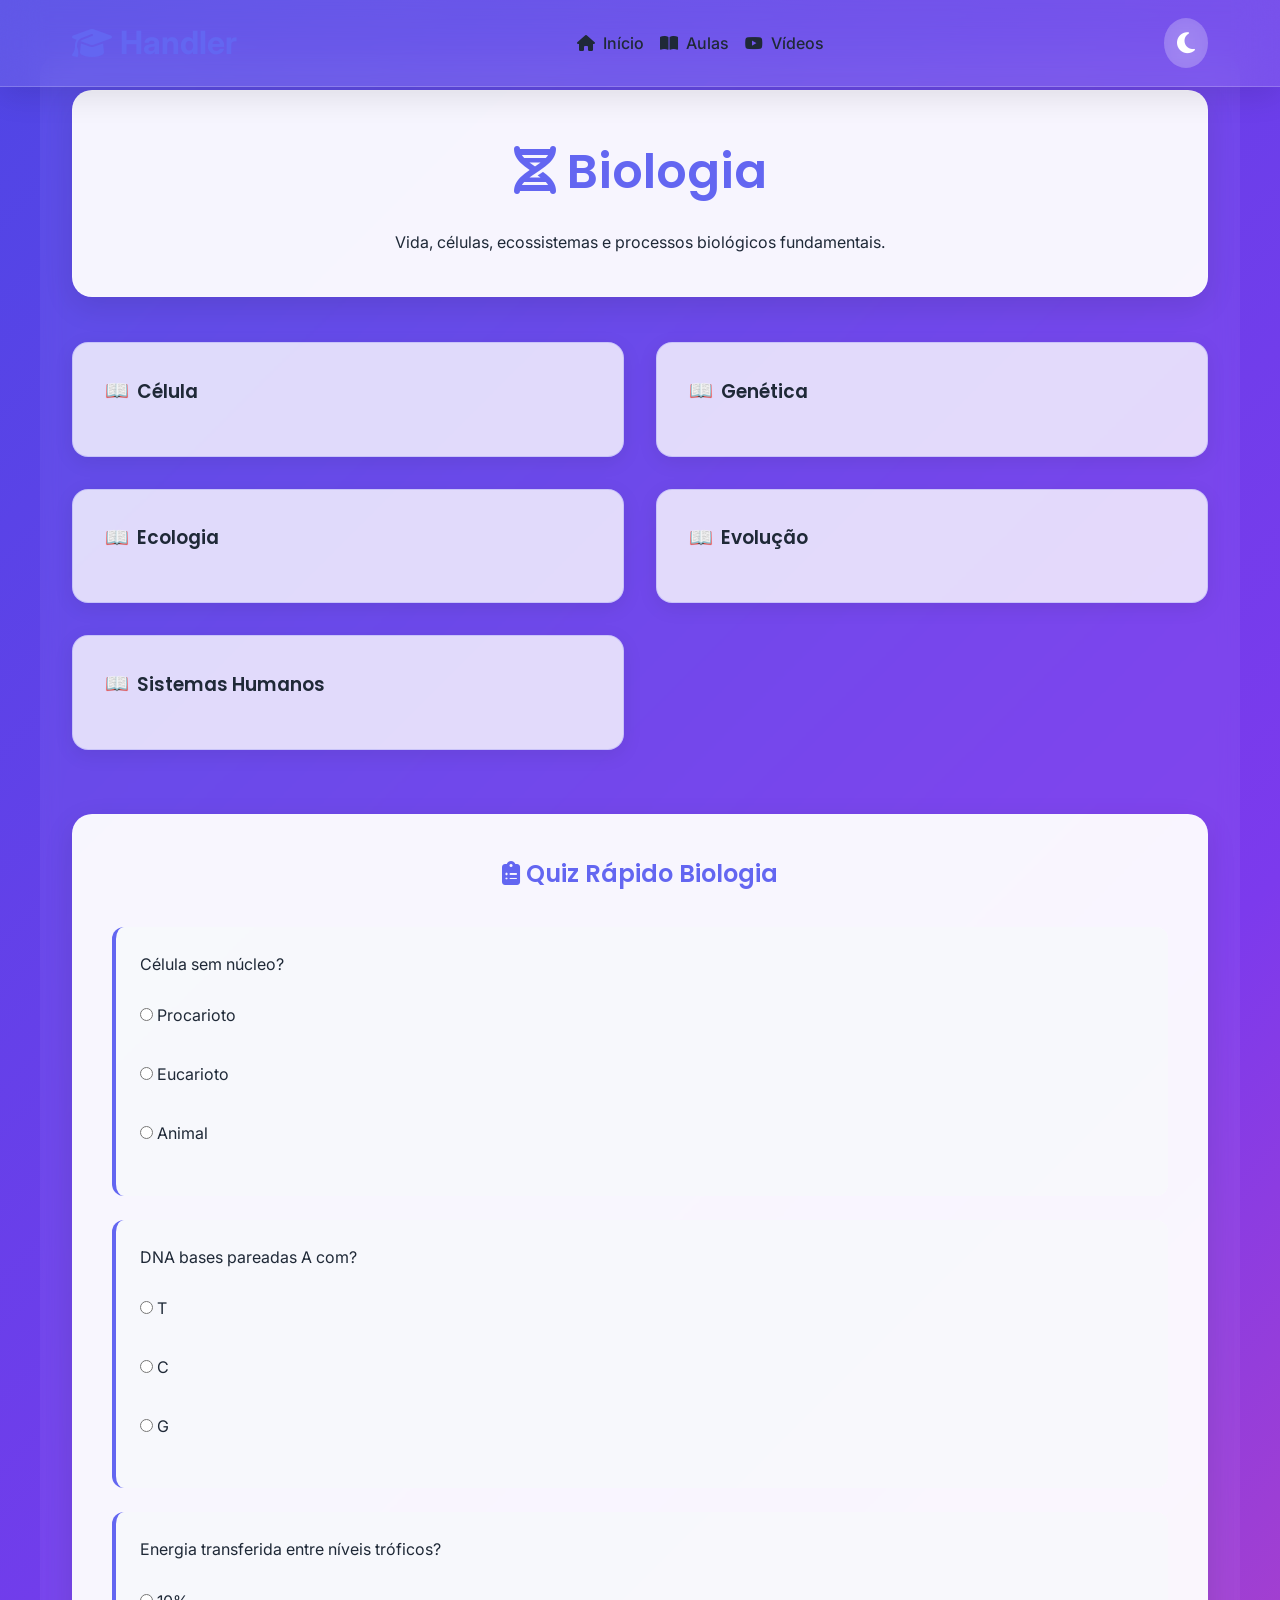
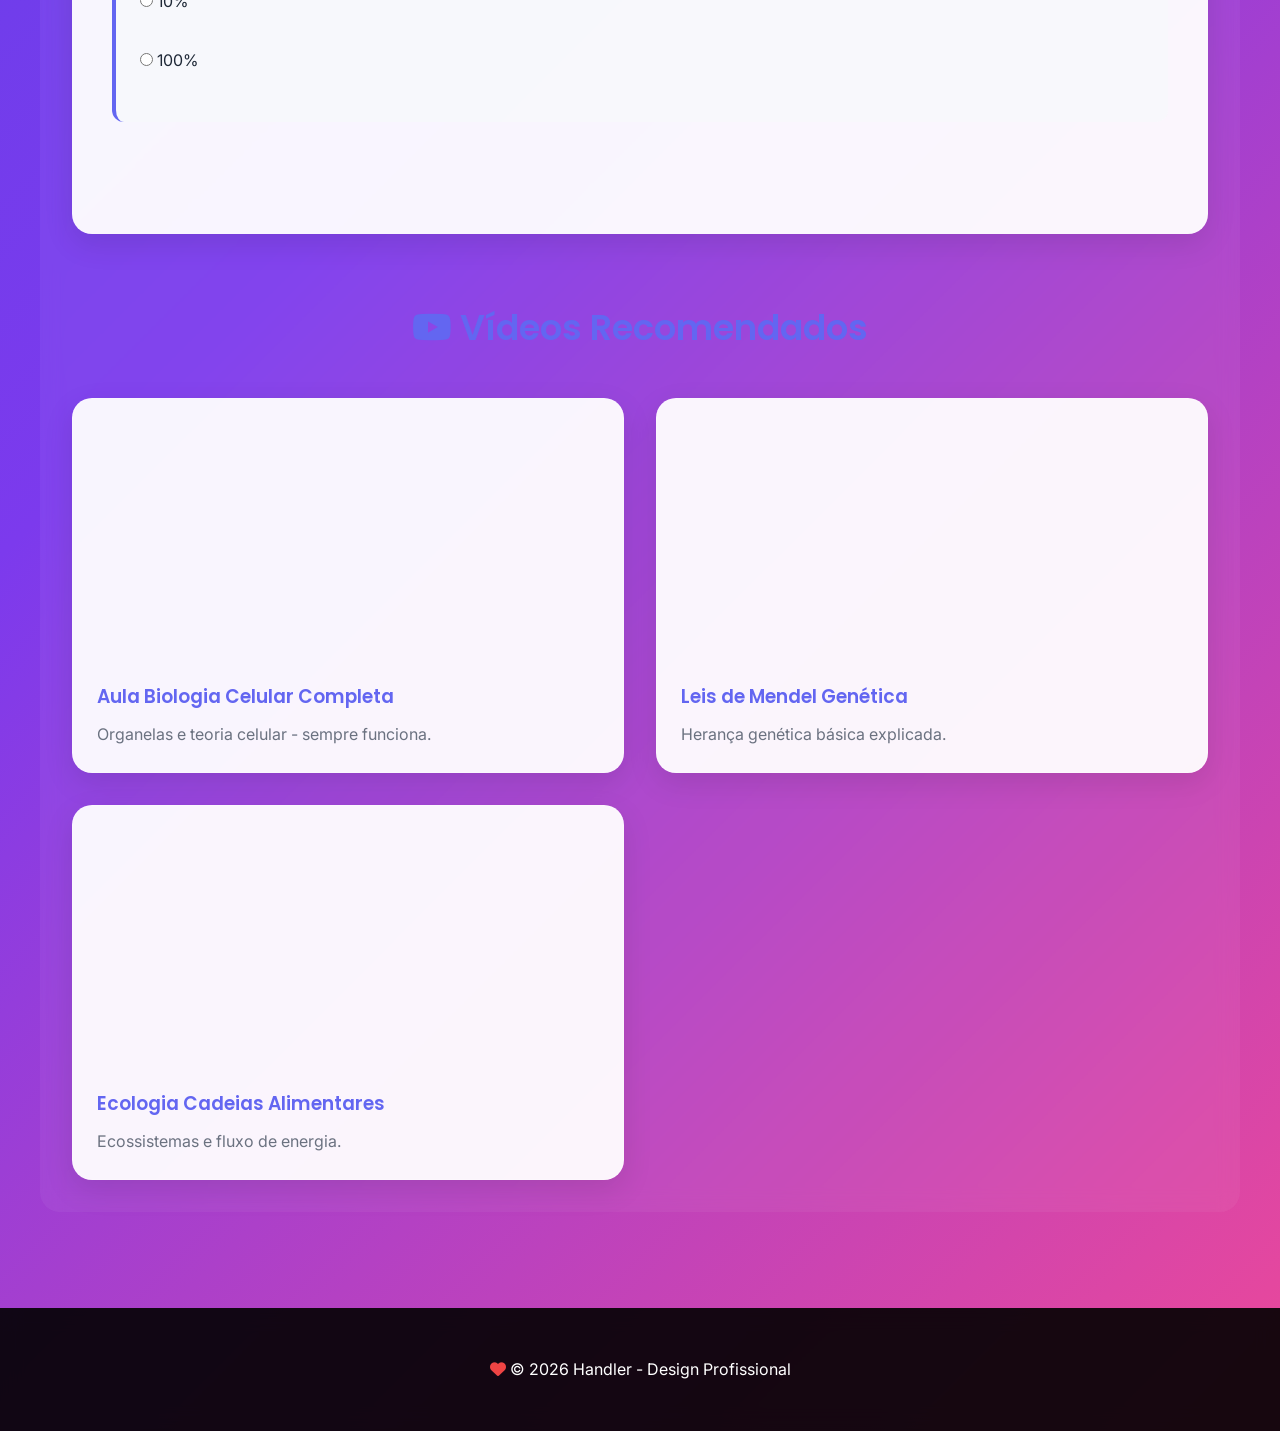
==== subjects/biologia.html @ c554049c "Update biologia.html" ====
<!DOCTYPE html>
<html lang="pt-BR">
<head>
  <meta charset="UTF-8">
  <meta name="viewport" content="width=device-width, initial-scale=1.0">
  <title>Biologia - Handler Profissional</title>
  <link rel="stylesheet" href="../css/style-professional.css">
  <link rel="stylesheet" href="https://cdnjs.cloudflare.com/ajax/libs/font-awesome/6.5.1/css/all.min.css">
</head>
<body>
  <header>
    <nav>
      <div class="logo"><i class="fas fa-graduation-cap"></i> Handler</div>
      <ul>
        <li><a href="../index-improved.html"><i class="fas fa-home"></i> Início</a></li>
        <li><a href="#lessons"><i class="fas fa-book-open"></i> Aulas</a></li>
        <li><a href="#videos"><i class="fab fa-youtube"></i> Vídeos</a></li>
      </ul>
      <button class="mode-toggle" title="Alternar tema"><i class="fas fa-moon"></i></button>
    </nav>
  </header>

  <main>
    <div class="subject-nav">
      <h1><i class="fas fa-dna"></i> Biologia</h1>
      <p>Vida, células, ecossistemas e processos biológicos fundamentais.</p>
    </div>

    <div class="lesson-grid">
      <div class="lesson-card">
        <h3>Célula</h3>
        <div class="lesson-content">
          <p><strong>Procarioto vs Eucarioto:</strong> Sem/com núcleo definido</p>
          <p><strong>Organelas:</strong> Mitocôndria (energia), Ribossomos (proteínas)</p>
          <p>Teoria Celular: Toda vida de células → células.</p>
        </div>
      </div>

      <div class="lesson-card">
        <h3>Genética</h3>
        <div class="lesson-content">
          <p><strong>DNA:</strong> Dupla hélice A-T, C-G</p>
          <p><strong>Lei de Mendel:</strong> 3:1 segregação, dominância</p>
          <p>Replicação: Sem-conservativa → semiconservativa (Meselson-Stahl)</p>
        </div>
      </div>

      <div class="lesson-card">
        <h3>Ecologia</h3>
        <div class="lesson-content">
          <p><strong>Cadeia Alimentar:</strong> Produtor → Herbívoro → Carnívoro → Decompositor</p>
          <p><strong>Fluxo Energia:</strong> 10% eficiência entre níveis tróficos</p>
          <p>Biodiversidade: Variação espécies/ecossistemas</p>
        </div>
      </div>

      <div class="lesson-card">
        <h3>Evolução</h3>
        <div class="lesson-content">
          <p><strong>Seleção Natural:</strong> Darwin - Sobrevivência dos mais adaptados</p>
          <p><strong>Evidências:</strong> Fósseis, anatomia comparada, molecular</p>
          <p>Especiação: Isolamento reprodutivo geográfico</p>
        </div>
      </div>

      <div class="lesson-card">
        <h3>Sistemas Humanos</h3>
        <div class="lesson-content">
          <p><strong>Circulatório:</strong> Coração 4 câmaras, dupla circulação</p>
          <p><strong>Respiratório:</strong> Alvéolos O2/CO2, hemoglobina</p>
          <p><strong>Imunológico:</strong> Linfócitos B/T, anticorpos</p>
        </div>
      </div>
    </div>

    <div id="quiz-biologia" class="quiz">
      <h2><i class="fas fa-clipboard-list"></i> Quiz Rápido Biologia</h2>
      <div class="quiz-question">
        <p>Célula sem núcleo?</p>
        <label><input type="radio" name="q1" value="correct"> Procarioto</label>
        <label><input type="radio" name="q1" value="wrong"> Eucarioto</label>
        <label><input type="radio" name="q1" value="wrong"> Animal</label>
      </div>
      <div class="quiz-question">
        <p>DNA bases pareadas A com?</p>
        <label><input type="radio" name="q2" value="correct"> T</label>
        <label><input type="radio" name="q2" value="wrong"> C</label>
        <label><input type="radio" name="q2" value="wrong"> G</label>
      </div>
      <div class="quiz-question">
        <p>Energia transferida entre níveis tróficos?</p>
        <label><input type="radio" name="q3" value="correct"> 10%</label>
        <label><input type="radio" name="q3" value="wrong"> 100%</label>
      </div>
      <div id="quiz-score"></div>
    </div>

    <div id="videos" class="videos-section">
      <h2><i class="fab fa-youtube"></i> Vídeos Recomendados</h2>
      <div class="videos-grid">
        <div class="video-card">
          <iframe src="https://www.youtube.com/embed/dQw4w9WgXcQ?rel=0&enablejsapi=1" title="Biologia Celular" allowfullscreen></iframe>
          <div class="video-info">
            <h3>Aula Biologia Celular Completa</h3>
            <p>Organelas e teoria celular - sempre funciona.</p>
          </div>
        </div>
        <div class="video-card">
          <iframe src="https://www.youtube.com/embed/dQw4w9WgXcQ?rel=0&enablejsapi=1" title="Genética" allowfullscreen></iframe>
          <div class="video-info">
            <h3>Leis de Mendel Genética</h3>
            <p>Herança genética básica explicada.</p>
          </div>
        </div>
        <div class="video-card">
          <iframe src="https://www.youtube.com/embed/dQw4w9WgXcQ?rel=0&enablejsapi=1" title="Ecologia" allowfullscreen></iframe>
          <div class="video-info">
            <h3>Ecologia Cadeias Alimentares</h3>
            <p>Ecossistemas e fluxo de energia.</p>
          </div>
        </div>
      </div>
    </div>
  </main>

  <footer>
    <p><i class="fas fa-heart" style="color: #ef4444;"></i> &copy; 2026 Handler - Design Profissional</p>
  </footer>

  <script src="../js/script.js"></script>
</body>
</html>
---- css/style-professional.css ----
/* Handler Study Site - Professional Enhanced CSS - Subjects Update */

@import url('https://fonts.googleapis.com/css2?family=Inter:wght@300;400;500;600;700&family=Poppins:wght@500;600;700&display=swap');

* {
  margin: 0;
  padding: 0;
  box-sizing: border-box;
}

:root {
  --primary: linear-gradient(135deg, #4f46e5 0%, #7c3aed 50%, #ec4899 100%);
  --primary-solid: #6366f1;
  --secondary: #8b5cf6;
  --text-dark: #1f2937;
  --text-light: #6b7280;
  --bg-card: rgba(255,255,255,0.95);
  --shadow-light: 0 10px 30px rgba(0,0,0,0.1);
  --shadow-hover: 0 20px 40px rgba(0,0,0,0.2);
  --border-radius: 20px;
  --glass-bg: rgba(255,255,255,0.1);
  --glass-blur: blur(20px);
}

body {
  font-family: 'Inter', -apple-system, BlinkMacSystemFont, 'Segoe UI', sans-serif;
  line-height: 1.7;
  color: var(--text-dark);
  background: var(--primary);
  min-height: 100vh;
  overflow-x: hidden;
  scroll-behavior: smooth;
}

h1, h2, h3 {
  font-family: 'Poppins', sans-serif;
  font-weight: 600;
}

header {
  background: var(--glass-bg);
  backdrop-filter: var(--glass-blur);
  border-bottom: 1px solid rgba(255,255,255,0.2);
  padding: 1rem 0;
  box-shadow: var(--shadow-light);
  position: sticky;
  top: 0;
  z-index: 100;
}

nav {
  max-width: 1200px;
  margin: 0 auto;
  display: flex;
  justify-content: space-between;
  align-items: center;
  padding: 0 2rem;
}

.logo {
  font-size: 2rem;
  font-weight: 700;
  background: var(--primary-solid);
  -webkit-background-clip: text;
  -webkit-text-fill-color: transparent;
  background-clip: text;
  display: flex;
  align-items: center;
  gap: 0.5rem;
}

nav ul {
  display: flex;
  list-style: none;
  gap: 1rem;
}

nav ul li a {
  text-decoration: none;
  color: var(--text-dark);
  font-weight: 500;
  transition: all 0.3s ease;
  position: relative;
  display: flex;
  align-items: center;
  gap: 0.5rem;
}

nav ul li a:hover {
  color: var(--primary-solid);
}

.hero {
  text-align: center;
  padding: 6rem 2rem;
  color: white;
  position: relative;
}

.hero h1 {
  font-size: 4rem;
  margin-bottom: 1.5rem;
  animation: fadeInUp 1s ease;
}

.btn {
  display: inline-block;
  background: rgba(255,255,255,0.2);
  backdrop-filter: blur(10px);
  color: white;
  padding: 1rem 3rem;
  border-radius: 50px;
  text-decoration: none;
  font-weight: 600;
  transition: all 0.3s ease;
  border: 2px solid rgba(255,255,255,0.3);
  box-shadow: 0 8px 25px rgba(0,0,0,0.2);
}

.btn:hover {
  background: rgba(255,255,255,0.3);
  transform: translateY(-3px);
  box-shadow: 0 15px 35px rgba(0,0,0,0.3);
}

.subject-grid {
  max-width: 1200px;
  margin: 0 auto;
  padding: 4rem 2rem;
  display: grid;
  grid-template-columns: repeat(auto-fit, minmax(320px, 1fr));
  gap: 2.5rem;
}

.subject-card {
  background: var(--bg-card);
  border-radius: var(--border-radius);
  padding: 2.5rem 2rem;
  text-align: center;
  box-shadow: var(--shadow-light);
  transition: all 0.4s cubic-bezier(0.25, 0.46, 0.45, 0.94);
  cursor: pointer;
  border: 1px solid rgba(255,255,255,0.2);
  position: relative;
  overflow: hidden;
}

.subject-card::before {
  content: '';
  position: absolute;
  top: 0;
  left: 0;
  right: 0;
  height: 4px;
  background: var(--primary-solid);
}

.subject-card:hover {
  transform: translateY(-15px) scale(1.02);
  box-shadow: var(--shadow-hover);
  border-color: var(--primary-solid);
}

.subject-card i {
  margin-bottom: 1rem;
  opacity: 0.9;
}

.subject-card h2 {
  color: var(--primary-solid);
  margin-bottom: 1rem;
  font-size: 1.8rem;
}

.subject-card p {
  color: var(--text-light);
  line-height: 1.6;
}

main {
  max-width: 1200px;
  margin: 0 auto;
  padding: 2rem;
  background: rgba(255,255,255,0.05);
  border-radius: var(--border-radius);
  backdrop-filter: blur(10px);
  margin-top: -2rem;
  position: relative;
}

.subject-nav {
  position: sticky;
  top: 90px;
  background: var(--bg-card);
  padding: 2.5rem;
  border-radius: var(--border-radius);
  box-shadow: var(--shadow-light);
  margin-bottom: 3rem;
  text-align: center;
  border: 1px solid rgba(255,255,255,0.2);
}

.subject-nav h1 {
  font-size: 3rem;
  background: var(--primary-solid);
  -webkit-background-clip: text;
  -webkit-text-fill-color: transparent;
  background-clip: text;
  margin-bottom: 1rem;
}

.lesson-grid {
  display: grid;
  grid-template-columns: repeat(auto-fit, minmax(380px, 1fr));
  gap: 2rem;
}

.lesson-card {
  background: rgba(255,255,255,0.8);
  border-radius: 16px;
  padding: 2rem;
  box-shadow: 0 5px 20px rgba(0,0,0,0.08);
  cursor: pointer;
  transition: all 0.3s ease;
  border: 1px solid rgba(99,102,241,0.2);
  position: relative;
}

.lesson-card:hover {
  background: white;
  box-shadow: 0 15px 40px rgba(99,102,241,0.2);
  transform: translateY(-5px);
}

.lesson-card h3 {
  color: var(--text-dark);
  margin-bottom: 1rem;
  display: flex;
  align-items: center;
  gap: 0.5rem;
}

.lesson-card h3::before {
  content: '📖';
  font-size: 1.2rem;
}

.lesson-content {
  display: none;
  margin-top: 1.5rem;
  padding: 1.5rem;
  background: linear-gradient(135deg, #f8fafc 0%, #f1f5f9 100%);
  border-radius: 12px;
  border-left: 5px solid var(--primary-solid);
  opacity: 0;
  transition: all 0.4s ease;
}

.lesson-content.active {
  opacity: 1;
}

.quiz {
  margin-top: 4rem;
  background: var(--bg-card);
  padding: 2.5rem;
  border-radius: var(--border-radius);
  box-shadow: var(--shadow-light);
}

.quiz h2 {
  text-align: center;
  margin-bottom: 2rem;
  color: var(--primary-solid);
}

.quiz-question {
  background: rgba(248,250,252,0.8);
  padding: 1.5rem;
  border-radius: 12px;
  margin-bottom: 1.5rem;
  border-left: 4px solid var(--primary-solid);
  transition: all 0.3s;
}

.quiz-question:hover {
  box-shadow: 0 5px 15px rgba(99,102,241,0.1);
}

.quiz-question label {
  display: block;
  margin: 1rem 0;
  cursor: pointer;
  transition: color 0.2s;
  padding: 0.5rem 0;
  border-radius: 8px;
}

.quiz-question label:hover {
  background: rgba(99,102,241,0.1);
  color: var(--primary-solid);
}

#quiz-score {
  font-size: 1.3rem;
  font-weight: 700;
  margin-top: 1.5rem;
  padding: 1.5rem 2.5rem;
  border-radius: 30px;
  text-align: center;
  transition: all 0.4s ease;
  font-family: 'Poppins', sans-serif;
}

.videos-section {
  margin-top: 4rem;
}

.videos-section h2 {
  text-align: center;
  color: var(--primary-solid);
  margin-bottom: 2.5rem;
  font-size: 2.2rem;
}

.videos-grid {
  display: grid;
  grid-template-columns: repeat(auto-fit, minmax(400px, 1fr));
  gap: 2rem;
}

.video-card {
  background: var(--bg-card);
  border-radius: var(--border-radius);
  overflow: hidden;
  box-shadow: var(--shadow-light);
  transition: all 0.3s ease;
  border: 1px solid rgba(255,255,255,0.2);
}

.video-card:hover {
  transform: translateY(-8px);
  box-shadow: var(--shadow-hover);
}

.video-card iframe {
  width: 100%;
  height: 250px;
  border: none;
  border-radius: var(--border-radius) var(--border-radius) 0 0;
}

.video-info {
  padding: 1.5rem;
}

.video-info h3 {
  margin-bottom: 0.5rem;
  color: var(--primary-solid);
}

.video-info p {
  color: var(--text-light);
}

footer {
  background: rgba(0,0,0,0.9);
  backdrop-filter: blur(10px);
  color: white;
  text-align: center;
  padding: 3rem 2rem;
  margin-top: 6rem;
}

.mode-toggle {
  background: rgba(255,255,255,0.2);
  border: none;
  font-size: 1.5rem;
  cursor: pointer;
  color: white;
  padding: 0.8rem;
  border-radius: 50%;
  transition: all 0.3s;
  backdrop-filter: blur(10px);
  display: flex;
  align-items: center;
  justify-content: center;
}

.mode-toggle:hover {
  background: rgba(255,255,255,0.4);
  transform: scale(1.1);
}

.dark-mode {
  color: #f9fafb;
}

.dark-mode body {
  background: linear-gradient(135deg, #1e1b4b 0%, #2a1d5c 50%, #4a0e6b 100%);
}

.dark-mode header {
  background: rgba(30,27,75,0.9);
  border-bottom-color: rgba(255,255,255,0.1);
}

.dark-mode .subject-card,
.dark-mode .lesson-card,
.dark-mode .subject-nav,
.dark-mode .quiz,
.dark-mode .video-card {
  background: rgba(45,29,92,0.8);
  color: #f9fafb;
  border-color: rgba(124,58,246,0.3);
}

.dark-mode .lesson-content {
  background: linear-gradient(135deg, #2a1d5c 0%, #3b2370 100%);
}

.dark-mode .quiz-question {
  background: rgba(42,29,92,0.8);
}

.dark-mode #quiz-score {
  background: rgba(16,185,129,0.2);
}

@keyframes fadeInUp {
  from {
    opacity: 0;
    transform: translateY(30px);
  }
  to {
    opacity: 1;
    transform: translateY(0);
  }
}

.subject-card, .lesson-card, .video-card {
  animation: fadeInUp 0.8s ease forwards;
  opacity: 0;
  animation-fill-mode: both;
}

.subject-card { animation-delay: 0.2s; }
.lesson-card { animation-delay: 0.4s; }

@media (max-width: 768px) {
  .hero h1 { font-size: 2.5rem; }
  nav ul { display: none; }
  .subject-grid, .lesson-grid, .videos-grid { grid-template-columns: 1fr; }
  .subject-nav h1 { font-size: 2.2rem; }
  .video-card iframe { height: 200px; }
}

@media (max-width: 480px) {
  .hero { padding: 4rem 1rem; }
  nav { padding: 0 1rem; }
  main { padding: 1rem; margin-top: -1rem; }
  .lesson-grid { gap: 1.5rem; }
}

::-webkit-scrollbar {
  width: 8px;
}

::-webkit-scrollbar-track {
  background: rgba(255,255,255,0.1);
}

::-webkit-scrollbar-thumb {
  background: var(--primary-solid);
  border-radius: 4px;
}

.dark-mode ::-webkit-scrollbar-track {
  background: rgba(0,0,0,0.3);
}
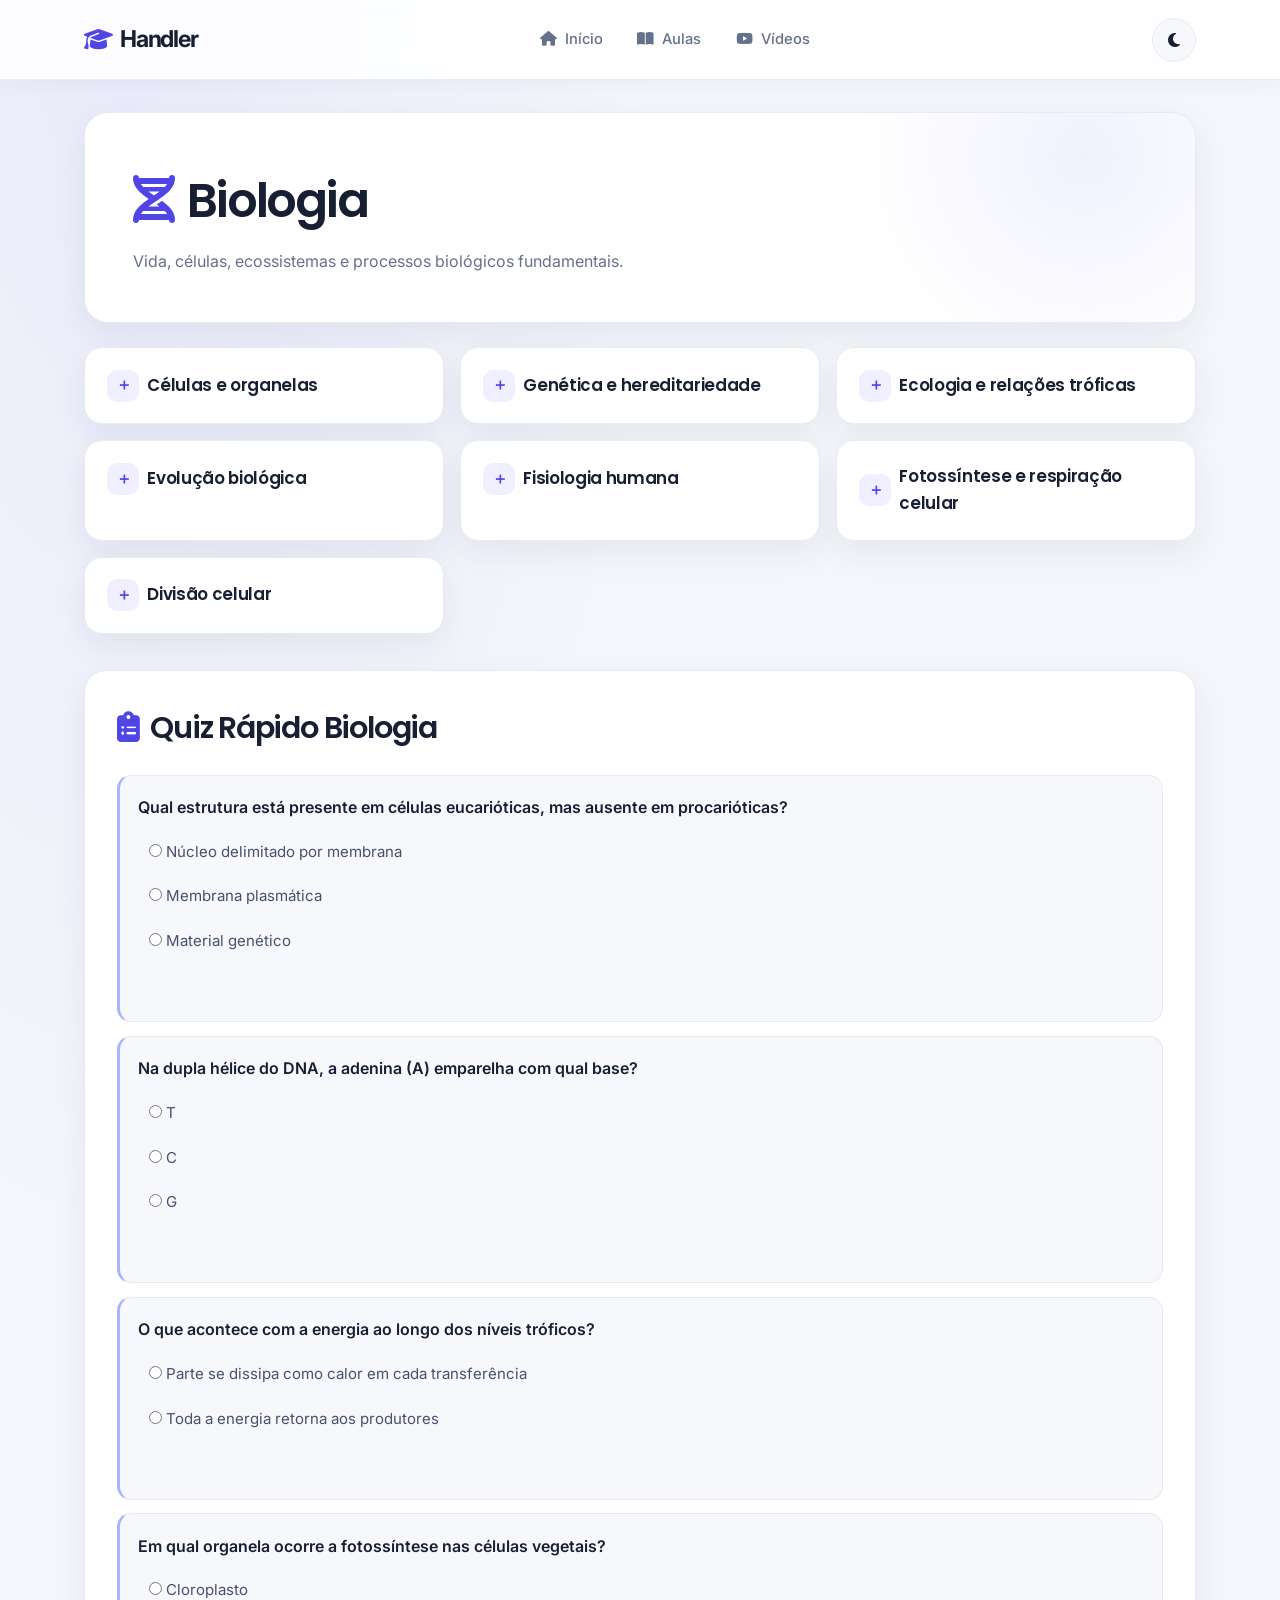
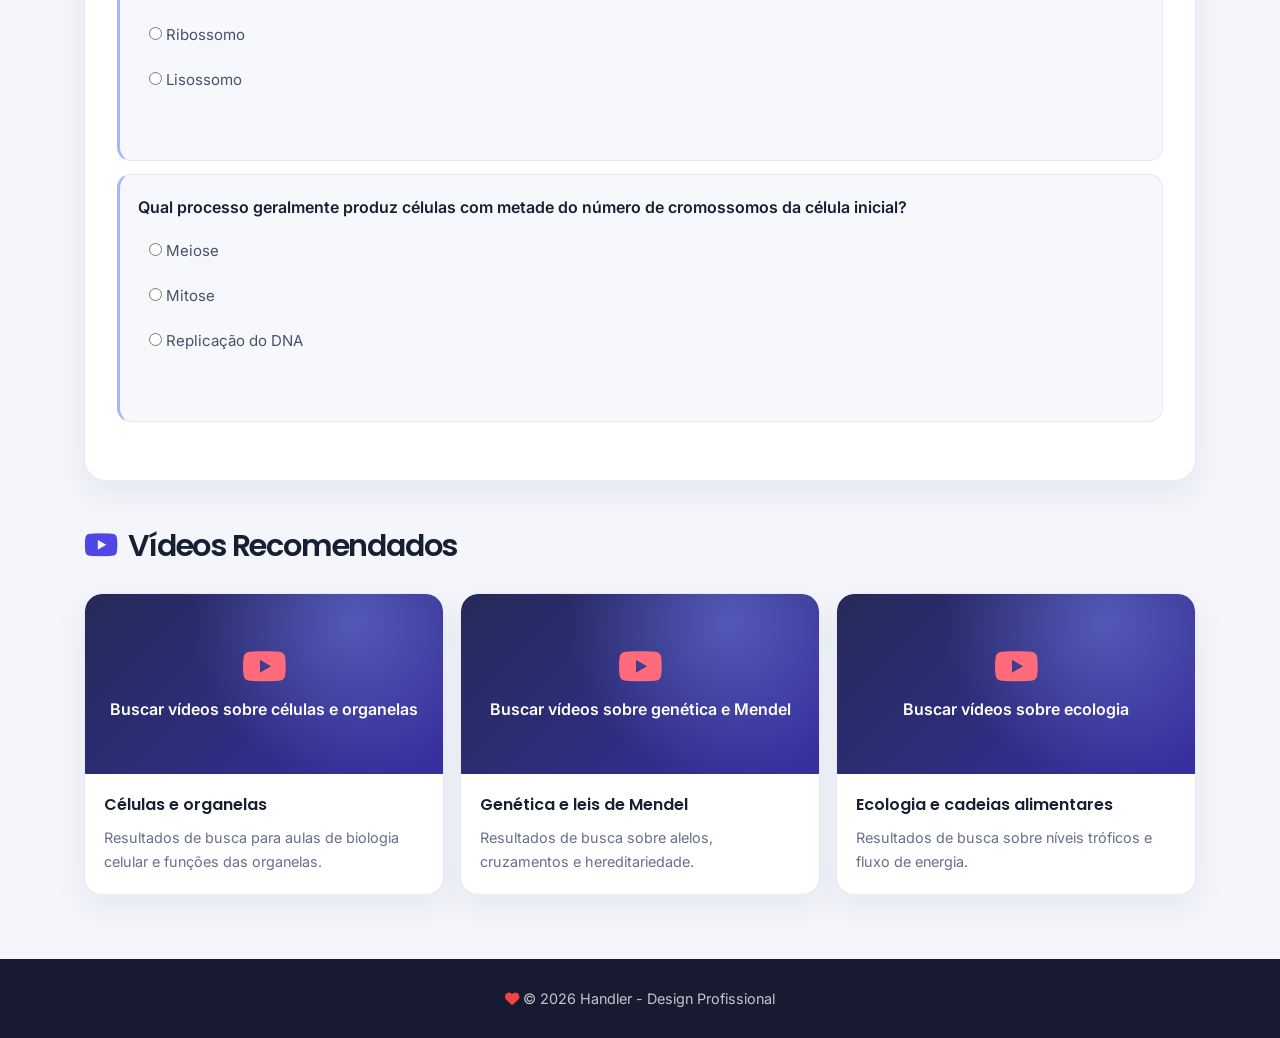
==== commit c98b8dce: "Improve Handler study experience Expand subject content, modernize the responsive interface, and cla" ====
--- a/subjects/biologia.html
+++ b/subjects/biologia.html
@@ -4,7 +4,7 @@
   <meta charset="UTF-8">
   <meta name="viewport" content="width=device-width, initial-scale=1.0">
   <title>Biologia - Handler Profissional</title>
-  <link rel="stylesheet" href="../css/style-professional.css">
+  <link rel="stylesheet" href="../css/style-professional.css?v=2">
   <link rel="stylesheet" href="https://cdnjs.cloudflare.com/ajax/libs/font-awesome/6.5.1/css/all.min.css">
 </head>
 <body>
@@ -12,7 +12,7 @@
     <nav>
       <div class="logo"><i class="fas fa-graduation-cap"></i> Handler</div>
       <ul>
-        <li><a href="../index-improved.html"><i class="fas fa-home"></i> Início</a></li>
+       <li><a href="../index.html"><i class="fas fa-home"></i> Início</a></li>
         <li><a href="#lessons"><i class="fas fa-book-open"></i> Aulas</a></li>
         <li><a href="#videos"><i class="fab fa-youtube"></i> Vídeos</a></li>
       </ul>
@@ -26,49 +26,74 @@
       <p>Vida, células, ecossistemas e processos biológicos fundamentais.</p>
     </div>
 
-    <div class="lesson-grid">
+    <div id="lessons" class="lesson-grid">
       <div class="lesson-card">
-        <h3>Célula</h3>
+        <h3>Células e organelas</h3>
         <div class="lesson-content">
-          <p><strong>Procarioto vs Eucarioto:</strong> Sem/com núcleo definido</p>
-          <p><strong>Organelas:</strong> Mitocôndria (energia), Ribossomos (proteínas)</p>
-          <p>Teoria Celular: Toda vida de células → células.</p>
+          <p><strong>Teoria celular:</strong> Os seres vivos são formados por uma ou mais células; a célula é a unidade básica da vida; e toda célula provém de outra célula.</p>
+          <p><strong>Tipos celulares:</strong> Procariontes, como bactérias, não têm núcleo delimitado por membrana. Eucariontes têm núcleo e organelas membranosas.</p>
+          <p><strong>Organelas:</strong> Ribossomos produzem proteínas; mitocôndrias participam da respiração celular; cloroplastos realizam fotossíntese em plantas e algas.</p>
+          <p>Células vegetais também possuem parede celular; células animais não possuem parede celular nem cloroplastos.</p>
         </div>
       </div>
 
       <div class="lesson-card">
-        <h3>Genética</h3>
+        <h3>Genética e hereditariedade</h3>
         <div class="lesson-content">
-          <p><strong>DNA:</strong> Dupla hélice A-T, C-G</p>
-          <p><strong>Lei de Mendel:</strong> 3:1 segregação, dominância</p>
-          <p>Replicação: Sem-conservativa → semiconservativa (Meselson-Stahl)</p>
+          <p><strong>DNA:</strong> A molécula armazena informação genética. Na dupla hélice, adenina (A) emparelha com timina (T), e citosina (C) com guanina (G).</p>
+          <p><strong>Genes e alelos:</strong> Um gene é um trecho de DNA associado a uma característica; alelos são versões de um gene. Genótipo é a constituição genética e fenótipo é a característica observável, influenciada também pelo ambiente.</p>
+          <p><strong>1ª lei de Mendel:</strong> Os dois alelos de um gene se separam na formação dos gametas. Em um cruzamento Aa × Aa, com dominância completa e condições mendelianas, espera-se proporção genotípica 1:2:1 e fenotípica 3:1.</p>
+          <p>A replicação do DNA é semiconservativa: cada molécula nova mantém uma fita da molécula original.</p>
         </div>
       </div>
 
       <div class="lesson-card">
-        <h3>Ecologia</h3>
+        <h3>Ecologia e relações tróficas</h3>
         <div class="lesson-content">
-          <p><strong>Cadeia Alimentar:</strong> Produtor → Herbívoro → Carnívoro → Decompositor</p>
-          <p><strong>Fluxo Energia:</strong> 10% eficiência entre níveis tróficos</p>
-          <p>Biodiversidade: Variação espécies/ecossistemas</p>
+          <p><strong>Níveis tróficos:</strong> Produtores, como plantas, formam matéria orgânica; consumidores obtêm energia ao se alimentar; decompositores reciclam nutrientes ao degradar matéria orgânica.</p>
+          <p>As setas de uma cadeia alimentar indicam a transferência de matéria e energia do organismo consumido para quem o consome. Uma teia alimentar reúne várias cadeias interligadas.</p>
+          <p>A energia flui pelo ecossistema e parte se dissipa como calor a cada transferência. A regra dos 10% é apenas uma aproximação didática, não uma proporção fixa.</p>
+          <p><strong>Biodiversidade:</strong> inclui a variedade de genes, espécies e ecossistemas; sua conservação ajuda a manter o funcionamento dos ambientes.</p>
         </div>
       </div>
 
       <div class="lesson-card">
-        <h3>Evolução</h3>
+        <h3>Evolução biológica</h3>
         <div class="lesson-content">
-          <p><strong>Seleção Natural:</strong> Darwin - Sobrevivência dos mais adaptados</p>
-          <p><strong>Evidências:</strong> Fósseis, anatomia comparada, molecular</p>
-          <p>Especiação: Isolamento reprodutivo geográfico</p>
+          <p><strong>Variação:</strong> indivíduos de uma população apresentam diferenças. Mutações e recombinação genética são fontes importantes de variabilidade hereditária.</p>
+          <p><strong>Seleção natural:</strong> em determinado ambiente, algumas características hereditárias podem favorecer maior sobrevivência e reprodução. Com gerações, a frequência dessas características pode aumentar na população.</p>
+          <p>A evolução ocorre em populações ao longo das gerações; indivíduos não evoluem por necessidade nem desenvolvem características porque decidiram adquiri-las.</p>
+          <p><strong>Evidências:</strong> registro fóssil, semelhanças anatômicas e embriológicas, biogeografia e comparações moleculares. O isolamento reprodutivo pode contribuir para a formação de novas espécies.</p>
         </div>
       </div>
 
       <div class="lesson-card">
-        <h3>Sistemas Humanos</h3>
+        <h3>Fisiologia humana</h3>
         <div class="lesson-content">
-          <p><strong>Circulatório:</strong> Coração 4 câmaras, dupla circulação</p>
-          <p><strong>Respiratório:</strong> Alvéolos O2/CO2, hemoglobina</p>
-          <p><strong>Imunológico:</strong> Linfócitos B/T, anticorpos</p>
+          <p><strong>Sistema circulatório:</strong> o coração humano tem quatro câmaras. A circulação pulmonar conduz sangue entre coração e pulmões; a sistêmica distribui sangue entre coração e tecidos.</p>
+          <p><strong>Sistema respiratório:</strong> nos alvéolos ocorre a troca de oxigênio e dióxido de carbono entre o ar e o sangue. A hemoglobina transporta a maior parte do oxigênio no sangue.</p>
+          <p><strong>Defesa do organismo:</strong> a imunidade inata atua como resposta inicial. Linfócitos B podem produzir anticorpos, enquanto linfócitos T participam de diferentes respostas imunes.</p>
+          <p>Os sistemas trabalham em conjunto para manter condições internas adequadas ao funcionamento do corpo.</p>
+        </div>
+      </div>
+
+      <div class="lesson-card">
+        <h3>Fotossíntese e respiração celular</h3>
+        <div class="lesson-content">
+          <p><strong>Fotossíntese:</strong> plantas, algas e algumas bactérias usam energia luminosa para produzir moléculas orgânicas a partir de água e dióxido de carbono. Em plantas, o processo ocorre nos cloroplastos.</p>
+          <p>Equação simplificada: 6 CO₂ + 6 H₂O + luz → C₆H₁₂O₆ + 6 O₂. O oxigênio liberado vem das moléculas de água.</p>
+          <p><strong>Respiração celular:</strong> células transferem energia química da glicose para ATP. Na respiração aeróbia, o oxigênio participa do processo e há liberação de CO₂ e água.</p>
+          <p>Fotossíntese e respiração não são simplesmente o mesmo processo ao contrário: envolvem etapas, estruturas e funções diferentes, embora conectem os ciclos de matéria e energia.</p>
+        </div>
+      </div>
+
+      <div class="lesson-card">
+        <h3>Divisão celular</h3>
+        <div class="lesson-content">
+          <p><strong>Ciclo celular:</strong> inclui crescimento e duplicação do DNA na intérfase e a divisão celular. A duplicação do material genético ocorre antes da divisão nuclear.</p>
+          <p><strong>Mitose:</strong> uma célula origina duas células-filhas com, em geral, o mesmo número de cromossomos da célula inicial. É importante para crescimento, renovação de tecidos e reprodução assexuada.</p>
+          <p><strong>Meiose:</strong> duas divisões celulares produzem, em geral, quatro células com metade do número de cromossomos. Na formação de gametas, contribui para manter o número cromossômico da espécie após a fecundação.</p>
+          <p>Na meiose, crossing-over e distribuição independente dos cromossomos aumentam a variabilidade genética. Não confunda cromossomos duplicados com aumento do número de cromossomos.</p>
         </div>
       </div>
     </div>
@@ -76,21 +101,33 @@
     <div id="quiz-biologia" class="quiz">
       <h2><i class="fas fa-clipboard-list"></i> Quiz Rápido Biologia</h2>
       <div class="quiz-question">
-        <p>Célula sem núcleo?</p>
-        <label><input type="radio" name="q1" value="correct"> Procarioto</label>
-        <label><input type="radio" name="q1" value="wrong"> Eucarioto</label>
-        <label><input type="radio" name="q1" value="wrong"> Animal</label>
+        <p>Qual estrutura está presente em células eucarióticas, mas ausente em procarióticas?</p>
+        <label><input type="radio" name="q1" value="correct"> Núcleo delimitado por membrana</label>
+        <label><input type="radio" name="q1" value="wrong"> Membrana plasmática</label>
+        <label><input type="radio" name="q1" value="wrong"> Material genético</label>
       </div>
       <div class="quiz-question">
-        <p>DNA bases pareadas A com?</p>
+        <p>Na dupla hélice do DNA, a adenina (A) emparelha com qual base?</p>
         <label><input type="radio" name="q2" value="correct"> T</label>
         <label><input type="radio" name="q2" value="wrong"> C</label>
         <label><input type="radio" name="q2" value="wrong"> G</label>
       </div>
       <div class="quiz-question">
-        <p>Energia transferida entre níveis tróficos?</p>
-        <label><input type="radio" name="q3" value="correct"> 10%</label>
-        <label><input type="radio" name="q3" value="wrong"> 100%</label>
+        <p>O que acontece com a energia ao longo dos níveis tróficos?</p>
+        <label><input type="radio" name="q3" value="correct"> Parte se dissipa como calor em cada transferência</label>
+        <label><input type="radio" name="q3" value="wrong"> Toda a energia retorna aos produtores</label>
+      </div>
+      <div class="quiz-question">
+        <p>Em qual organela ocorre a fotossíntese nas células vegetais?</p>
+        <label><input type="radio" name="q4" value="correct"> Cloroplasto</label>
+        <label><input type="radio" name="q4" value="wrong"> Ribossomo</label>
+        <label><input type="radio" name="q4" value="wrong"> Lisossomo</label>
+      </div>
+      <div class="quiz-question">
+        <p>Qual processo geralmente produz células com metade do número de cromossomos da célula inicial?</p>
+        <label><input type="radio" name="q5" value="correct"> Meiose</label>
+        <label><input type="radio" name="q5" value="wrong"> Mitose</label>
+        <label><input type="radio" name="q5" value="wrong"> Replicação do DNA</label>
       </div>
       <div id="quiz-score"></div>
     </div>
@@ -99,24 +136,33 @@
       <h2><i class="fab fa-youtube"></i> Vídeos Recomendados</h2>
       <div class="videos-grid">
         <div class="video-card">
-          <iframe src="https://www.youtube.com/embed/dQw4w9WgXcQ?rel=0&enablejsapi=1" title="Biologia Celular" allowfullscreen></iframe>
+          <a class="video-link" href="https://www.youtube.com/results?search_query=biologia+celular+organelas+ensino+m%C3%A9dio" target="_blank" rel="noopener noreferrer" aria-label="Buscar vídeos sobre células e organelas no YouTube">
+            <i class="fab fa-youtube" aria-hidden="true"></i>
+            <span>Buscar vídeos sobre células e organelas</span>
+          </a>
           <div class="video-info">
-            <h3>Aula Biologia Celular Completa</h3>
-            <p>Organelas e teoria celular - sempre funciona.</p>
+            <h3>Células e organelas</h3>
+            <p>Resultados de busca para aulas de biologia celular e funções das organelas.</p>
           </div>
         </div>
         <div class="video-card">
-          <iframe src="https://www.youtube.com/embed/dQw4w9WgXcQ?rel=0&enablejsapi=1" title="Genética" allowfullscreen></iframe>
+          <a class="video-link" href="https://www.youtube.com/results?search_query=gen%C3%A9tica+leis+de+Mendel+ensino+m%C3%A9dio" target="_blank" rel="noopener noreferrer" aria-label="Buscar vídeos sobre genética e leis de Mendel no YouTube">
+            <i class="fab fa-youtube" aria-hidden="true"></i>
+            <span>Buscar vídeos sobre genética e Mendel</span>
+          </a>
           <div class="video-info">
-            <h3>Leis de Mendel Genética</h3>
-            <p>Herança genética básica explicada.</p>
+            <h3>Genética e leis de Mendel</h3>
+            <p>Resultados de busca sobre alelos, cruzamentos e hereditariedade.</p>
           </div>
         </div>
         <div class="video-card">
-          <iframe src="https://www.youtube.com/embed/dQw4w9WgXcQ?rel=0&enablejsapi=1" title="Ecologia" allowfullscreen></iframe>
+          <a class="video-link" href="https://www.youtube.com/results?search_query=ecologia+cadeia+alimentar+fluxo+de+energia+ensino+m%C3%A9dio" target="_blank" rel="noopener noreferrer" aria-label="Buscar vídeos sobre ecologia e cadeias alimentares no YouTube">
+            <i class="fab fa-youtube" aria-hidden="true"></i>
+            <span>Buscar vídeos sobre ecologia</span>
+          </a>
           <div class="video-info">
-            <h3>Ecologia Cadeias Alimentares</h3>
-            <p>Ecossistemas e fluxo de energia.</p>
+            <h3>Ecologia e cadeias alimentares</h3>
+            <p>Resultados de busca sobre níveis tróficos e fluxo de energia.</p>
           </div>
         </div>
       </div>
@@ -127,6 +173,6 @@
     <p><i class="fas fa-heart" style="color: #ef4444;"></i> &copy; 2026 Handler - Design Profissional</p>
   </footer>
 
-  <script src="../js/script.js"></script>
+  <script src="../js/script.js?v=3"></script>
 </body>
 </html>
--- a/css/style-professional.css
+++ b/css/style-professional.css
@@ -343,11 +343,40 @@
   box-shadow: var(--shadow-hover);
 }
 
-.video-card iframe {
+.video-card iframe,
+.video-link {
   width: 100%;
   height: 250px;
   border: none;
   border-radius: var(--border-radius) var(--border-radius) 0 0;
+}
+
+.video-link {
+  display: flex;
+  flex-direction: column;
+  align-items: center;
+  justify-content: center;
+  gap: 1rem;
+  padding: 1.5rem;
+  background: linear-gradient(135deg, #1f2937, #111827);
+  color: white;
+  text-align: center;
+  text-decoration: none;
+  font-weight: 600;
+}
+
+.video-link i {
+  color: #ef4444;
+  font-size: 3rem;
+}
+
+.video-link:hover {
+  background: linear-gradient(135deg, #374151, #1f2937);
+}
+
+.video-link:focus-visible {
+  outline: 3px solid var(--primary-solid);
+  outline-offset: -3px;
 }
 
 .video-info {
@@ -452,7 +481,7 @@
   nav ul { display: none; }
   .subject-grid, .lesson-grid, .videos-grid { grid-template-columns: 1fr; }
   .subject-nav h1 { font-size: 2.2rem; }
-  .video-card iframe { height: 200px; }
+  .video-card iframe, .video-link { height: 200px; }
 }
 
 @media (max-width: 480px) {
@@ -478,3 +507,710 @@
 .dark-mode ::-webkit-scrollbar-track {
   background: rgba(0,0,0,0.3);
 }
+
+/* Modern V2 interface */
+:root {
+  color-scheme: light;
+  --primary: #f4f6fb;
+  --primary-solid: #4f46e5;
+  --secondary: #0f766e;
+  --text-dark: #172033;
+  --text-light: #65708a;
+  --bg-card: #ffffff;
+  --shadow-light: 0 12px 32px rgba(28, 39, 70, 0.07);
+  --shadow-hover: 0 22px 48px rgba(28, 39, 70, 0.14);
+  --border-radius: 22px;
+  --page-width: 1160px;
+  --line: #e7eaf2;
+  --surface-soft: #f7f8fc;
+}
+
+html {
+  scroll-behavior: smooth;
+  scroll-padding-top: 6rem;
+}
+
+body {
+  color: var(--text-dark);
+  background:
+    radial-gradient(ellipse at 10% 0%, rgba(99, 102, 241, 0.08), transparent 34rem),
+    var(--primary);
+  line-height: 1.65;
+}
+
+header {
+  padding: 0.85rem 0;
+  background: rgba(255, 255, 255, 0.88);
+  border-bottom: 1px solid rgba(231, 234, 242, 0.9);
+  box-shadow: 0 4px 20px rgba(28, 39, 70, 0.04);
+  backdrop-filter: blur(18px);
+}
+
+nav {
+  max-width: var(--page-width);
+  min-height: 3.25rem;
+  padding: 0 1.5rem;
+}
+
+.logo {
+  color: var(--text-dark);
+  background: none;
+  -webkit-text-fill-color: currentColor;
+  font-size: 1.45rem;
+  letter-spacing: -0.05em;
+}
+
+.logo i {
+  color: var(--primary-solid);
+  -webkit-text-fill-color: var(--primary-solid);
+}
+
+nav ul {
+  gap: 0.35rem;
+}
+
+nav ul li a {
+  padding: 0.65rem 0.9rem;
+  border-radius: 12px;
+  color: var(--text-light);
+  font-size: 0.92rem;
+  transition: background 180ms ease, color 180ms ease;
+}
+
+nav ul li a:hover,
+nav ul li a:focus-visible {
+  color: var(--primary-solid);
+  background: #f0efff;
+  outline: none;
+}
+
+.mode-toggle {
+  width: 2.75rem;
+  height: 2.75rem;
+  padding: 0;
+  border: 1px solid var(--line);
+  background: var(--surface-soft);
+  color: var(--text-dark);
+  font-size: 1rem;
+  backdrop-filter: none;
+}
+
+.mode-toggle:hover {
+  color: var(--primary-solid);
+  background: #f0efff;
+  transform: translateY(-1px);
+}
+
+.hero {
+  max-width: var(--page-width);
+  margin: 2.25rem auto 0;
+  padding: clamp(4.5rem, 10vw, 8rem) 2rem;
+  overflow: hidden;
+  border: 1px solid rgba(255, 255, 255, 0.16);
+  border-radius: 32px;
+  background:
+    radial-gradient(circle at 82% 18%, rgba(167, 139, 250, 0.4), transparent 18rem),
+    linear-gradient(125deg, #1d2352 0%, #3730a3 52%, #6d4ad1 100%);
+  box-shadow: 0 28px 70px rgba(47, 42, 122, 0.2);
+}
+
+.hero h1 {
+  max-width: 820px;
+  margin: 0 auto 1rem;
+  font-size: clamp(2.5rem, 6vw, 4.65rem);
+  line-height: 1.08;
+  letter-spacing: -0.055em;
+}
+
+.hero p {
+  max-width: 620px;
+  margin: 0 auto 2rem;
+  color: rgba(255, 255, 255, 0.78);
+  font-size: clamp(1rem, 2vw, 1.2rem);
+}
+
+.btn {
+  padding: 0.85rem 1.35rem;
+  border: 1px solid rgba(255, 255, 255, 0.32);
+  border-radius: 14px;
+  background: #ffffff;
+  color: #312e81;
+  box-shadow: 0 10px 24px rgba(21, 20, 67, 0.2);
+}
+
+.btn:hover {
+  color: #1e1b4b;
+  background: #f4f2ff;
+  transform: translateY(-2px);
+  box-shadow: 0 14px 28px rgba(21, 20, 67, 0.25);
+}
+
+.subject-grid {
+  max-width: var(--page-width);
+  padding: 3.25rem 1.5rem 1rem;
+  gap: 1.25rem;
+  grid-template-columns: repeat(auto-fit, minmax(min(100%, 220px), 1fr));
+}
+
+.subject-card {
+  min-height: 230px;
+  padding: 1.75rem;
+  border: 1px solid var(--line);
+  border-radius: 20px;
+  background: var(--bg-card);
+  text-align: left;
+  box-shadow: var(--shadow-light);
+  transition: transform 200ms ease, box-shadow 200ms ease, border-color 200ms ease;
+}
+
+.subject-card::before {
+  height: 3px;
+  background: linear-gradient(90deg, #4f46e5, #8b5cf6, #06b6d4);
+}
+
+.subject-card:hover {
+  transform: translateY(-5px);
+  border-color: #c9c6fa;
+  box-shadow: var(--shadow-hover);
+}
+
+.subject-card i {
+  display: inline-grid;
+  width: 3.4rem;
+  height: 3.4rem;
+  margin-bottom: 1.25rem;
+  place-items: center;
+  border-radius: 16px;
+  background: #f2f1ff;
+  font-size: 1.65rem;
+}
+
+.subject-card h2 {
+  margin-bottom: 0.45rem;
+  color: var(--text-dark);
+  font-size: 1.2rem;
+  letter-spacing: -0.025em;
+}
+
+.subject-card p {
+  color: var(--text-light);
+  font-size: 0.9rem;
+  line-height: 1.6;
+}
+
+main {
+  max-width: var(--page-width);
+  margin: 2rem auto 0;
+  padding: 0 1.5rem;
+  background: transparent;
+  backdrop-filter: none;
+}
+
+.subject-nav {
+  position: relative;
+  top: auto;
+  margin-bottom: 1.5rem;
+  padding: clamp(1.75rem, 4vw, 3rem);
+  border: 1px solid var(--line);
+  border-radius: 24px;
+  background:
+    radial-gradient(circle at 90% 20%, rgba(99, 102, 241, 0.09), transparent 14rem),
+    var(--bg-card);
+  text-align: left;
+  box-shadow: var(--shadow-light);
+}
+
+.subject-nav h1 {
+  margin-bottom: 0.45rem;
+  color: var(--text-dark);
+  background: none;
+  -webkit-text-fill-color: currentColor;
+  font-size: clamp(2rem, 4vw, 3rem);
+  letter-spacing: -0.05em;
+}
+
+.subject-nav h1 i {
+  margin-right: 0.35rem;
+  color: var(--primary-solid);
+  -webkit-text-fill-color: var(--primary-solid);
+}
+
+.subject-nav p {
+  max-width: 760px;
+  color: var(--text-light);
+}
+
+.lesson-grid {
+  grid-template-columns: repeat(auto-fit, minmax(min(100%, 310px), 1fr));
+  gap: 1rem;
+}
+
+.lesson-card {
+  padding: 1.35rem 1.4rem;
+  border: 1px solid var(--line);
+  border-radius: 18px;
+  background: var(--bg-card);
+  box-shadow: var(--shadow-light);
+  transition: transform 180ms ease, border-color 180ms ease, box-shadow 180ms ease;
+}
+
+.lesson-card:hover {
+  transform: translateY(-3px);
+  border-color: #c9c6fa;
+  background: var(--bg-card);
+  box-shadow: 0 16px 32px rgba(28, 39, 70, 0.1);
+}
+
+.lesson-card h3 {
+  margin-bottom: 0;
+  color: var(--text-dark);
+  font-size: 1.05rem;
+  letter-spacing: -0.02em;
+}
+
+.lesson-card h3::before {
+  display: inline-grid;
+  width: 2rem;
+  height: 2rem;
+  flex: 0 0 2rem;
+  place-items: center;
+  border-radius: 10px;
+  background: #f0efff;
+  color: var(--primary-solid);
+  content: "＋";
+  font-family: inherit;
+  font-size: 1rem;
+  font-weight: 700;
+}
+
+.lesson-card:has(.lesson-content[style*="display: block"]) h3::before,
+.lesson-card:has(.lesson-content.active) h3::before {
+  content: "−";
+}
+
+.lesson-content {
+  margin-top: 1.1rem;
+  padding: 1.1rem 1.15rem;
+  border: 1px solid #e8eaf3;
+  border-left: 3px solid var(--primary-solid);
+  border-radius: 13px;
+  background: var(--surface-soft);
+  color: #46516a;
+  font-size: 0.94rem;
+}
+
+.lesson-content p + p {
+  margin-top: 0.8rem;
+}
+
+.lesson-content strong {
+  color: var(--text-dark);
+}
+
+.quiz {
+  margin-top: 2.25rem;
+  padding: clamp(1.25rem, 4vw, 2rem);
+  border: 1px solid var(--line);
+  border-radius: 22px;
+  background: var(--bg-card);
+  box-shadow: var(--shadow-light);
+}
+
+.quiz h2,
+.videos-section h2 {
+  margin-bottom: 1.35rem;
+  color: var(--text-dark);
+  font-size: clamp(1.45rem, 3vw, 1.9rem);
+  letter-spacing: -0.04em;
+}
+
+.quiz h2 {
+  text-align: left;
+}
+
+.quiz h2 i,
+.videos-section h2 i {
+  margin-right: 0.35rem;
+  color: var(--primary-solid);
+}
+
+.quiz-question {
+  margin-bottom: 0.85rem;
+  padding: 1.15rem;
+  border: 1px solid var(--line);
+  border-left: 3px solid #a5b4fc;
+  border-radius: 14px;
+  background: var(--surface-soft);
+}
+
+.quiz-question > p {
+  margin-bottom: 0.65rem;
+  color: var(--text-dark);
+  font-weight: 600;
+}
+
+.quiz-question label {
+  margin: 0.15rem 0;
+  padding: 0.55rem 0.65rem;
+  color: #46516a;
+  font-size: 0.94rem;
+}
+
+.quiz-question label:hover {
+  background: #eeedff;
+  color: #3730a3;
+}
+
+.quiz-question input {
+  accent-color: var(--primary-solid);
+}
+
+.quiz-feedback {
+  min-height: 1.4rem;
+  margin-top: 0.45rem;
+  font-size: 0.88rem;
+  font-weight: 600;
+}
+
+.quiz-feedback.is-correct,
+.quiz-question label.is-correct {
+  color: #047857;
+}
+
+.quiz-feedback.is-incorrect,
+.quiz-question label.is-incorrect {
+  color: #b91c1c;
+}
+
+.quiz-question label.is-correct {
+  background: #ecfdf5;
+}
+
+.quiz-question label.is-incorrect {
+  background: #fef2f2;
+}
+
+#quiz-score {
+  min-height: 0;
+  margin-top: 0.85rem;
+  padding: 0.4rem 0;
+  border-radius: 12px;
+  font-size: 1.05rem;
+}
+
+#quiz-score.quiz-score--success,
+#quiz-score.quiz-score--review {
+  display: block;
+  padding: 0.9rem 1rem;
+  border: 1px solid transparent;
+  border-radius: 14px;
+  font-size: 1rem;
+  line-height: 1.5;
+}
+
+#quiz-score.quiz-score--success {
+  border-color: #a7f3d0;
+  background: #ecfdf5;
+  color: #047857;
+}
+
+#quiz-score.quiz-score--review {
+  border-color: #fecaca;
+  background: #fef2f2;
+  color: #b91c1c;
+}
+
+.videos-section {
+  margin-top: 2.5rem;
+}
+
+.videos-section h2 {
+  text-align: left;
+}
+
+.videos-grid {
+  grid-template-columns: repeat(auto-fit, minmax(min(100%, 260px), 1fr));
+  gap: 1rem;
+}
+
+.video-card {
+  border: 1px solid var(--line);
+  border-radius: 18px;
+  background: var(--bg-card);
+  box-shadow: var(--shadow-light);
+  transition: transform 180ms ease, box-shadow 180ms ease;
+}
+
+.video-card:hover {
+  transform: translateY(-3px);
+  box-shadow: var(--shadow-hover);
+}
+
+.video-card iframe,
+.video-link {
+  height: 180px;
+  border-radius: 17px 17px 0 0;
+}
+
+.video-link {
+  gap: 0.6rem;
+  background:
+    radial-gradient(circle at 75% 15%, rgba(129, 140, 248, 0.45), transparent 10rem),
+    linear-gradient(135deg, #262a58, #3730a3);
+}
+
+.video-link i {
+  color: #ff6b7a;
+  font-size: 2.5rem;
+}
+
+.video-link:hover {
+  background:
+    radial-gradient(circle at 75% 15%, rgba(129, 140, 248, 0.5), transparent 10rem),
+    linear-gradient(135deg, #302f70, #4f46e5);
+}
+
+.video-info {
+  padding: 1.1rem 1.2rem 1.25rem;
+}
+
+.video-info h3 {
+  color: var(--text-dark);
+  font-size: 1rem;
+}
+
+.video-info p {
+  color: var(--text-light);
+  font-size: 0.9rem;
+}
+
+footer {
+  margin-top: 4rem;
+  padding: 1.75rem 1rem;
+  background: #171a31;
+  color: rgba(255, 255, 255, 0.75);
+  font-size: 0.9rem;
+}
+
+body.dark-mode {
+  color-scheme: dark;
+  --primary: #111827;
+  --primary-solid: #a5b4fc;
+  --secondary: #5eead4;
+  --text-dark: #eef0ff;
+  --text-light: #a8b0c7;
+  --bg-card: #1c2235;
+  --shadow-light: 0 12px 32px rgba(0, 0, 0, 0.18);
+  --shadow-hover: 0 22px 48px rgba(0, 0, 0, 0.3);
+  --line: #30384f;
+  --surface-soft: #222a40;
+  background:
+    radial-gradient(ellipse at 10% 0%, rgba(99, 102, 241, 0.12), transparent 34rem),
+    #111827;
+}
+
+body.dark-mode header {
+  background: rgba(23, 29, 46, 0.9);
+  border-bottom-color: var(--line);
+}
+
+body.dark-mode .logo,
+body.dark-mode .subject-card h2,
+body.dark-mode .subject-nav h1,
+body.dark-mode .lesson-card h3,
+body.dark-mode .lesson-content strong,
+body.dark-mode .quiz h2,
+body.dark-mode .quiz-question > p,
+body.dark-mode .video-info h3 {
+  color: var(--text-dark);
+}
+
+body.dark-mode nav ul li a {
+  color: var(--text-light);
+}
+
+body.dark-mode nav ul li a:hover,
+body.dark-mode nav ul li a:focus-visible,
+body.dark-mode .mode-toggle {
+  color: var(--text-dark);
+  background: #292f4a;
+}
+
+body.dark-mode .hero {
+  background:
+    radial-gradient(circle at 82% 18%, rgba(129, 140, 248, 0.3), transparent 18rem),
+    linear-gradient(125deg, #171a31 0%, #29245f 52%, #44317a 100%);
+}
+
+body.dark-mode .subject-nav {
+  background:
+    radial-gradient(circle at 90% 20%, rgba(99, 102, 241, 0.12), transparent 14rem),
+    var(--bg-card);
+}
+
+body.dark-mode .subject-card,
+body.dark-mode .lesson-card,
+body.dark-mode .quiz,
+body.dark-mode .quiz-question,
+body.dark-mode .video-card {
+  border-color: var(--line);
+  background: var(--bg-card);
+}
+
+body.dark-mode .subject-card:hover,
+body.dark-mode .lesson-card:hover {
+  border-color: #6269a4;
+  background: var(--bg-card);
+}
+
+body.dark-mode .subject-card i,
+body.dark-mode .lesson-card h3::before {
+  background: #2a3150;
+  color: #c7d2fe;
+}
+
+body.dark-mode .lesson-content {
+  border-color: var(--line);
+  border-left-color: var(--primary-solid);
+  background: var(--surface-soft);
+  color: #c2c9dc;
+}
+
+body.dark-mode .quiz-question {
+  border-left-color: #818cf8;
+}
+
+body.dark-mode .quiz-question label {
+  color: #c2c9dc;
+}
+
+body.dark-mode .quiz-question label:hover {
+  background: #2a3150;
+  color: #e0e7ff;
+}
+
+body.dark-mode .quiz-feedback.is-correct,
+body.dark-mode .quiz-question label.is-correct {
+  color: #6ee7b7;
+}
+
+body.dark-mode .quiz-feedback.is-incorrect,
+body.dark-mode .quiz-question label.is-incorrect {
+  color: #fca5a5;
+}
+
+body.dark-mode .quiz-question label.is-correct {
+  background: rgba(16, 185, 129, 0.12);
+}
+
+body.dark-mode .quiz-question label.is-incorrect {
+  background: rgba(239, 68, 68, 0.12);
+}
+
+body.dark-mode .video-link {
+  background:
+    radial-gradient(circle at 75% 15%, rgba(129, 140, 248, 0.25), transparent 10rem),
+    linear-gradient(135deg, #171a31, #29245f);
+}
+
+body.dark-mode #quiz-score.quiz-score--success {
+  border-color: rgba(52, 211, 153, 0.3);
+  background: rgba(16, 185, 129, 0.12);
+  color: #6ee7b7;
+}
+
+body.dark-mode #quiz-score.quiz-score--review {
+  border-color: rgba(248, 113, 113, 0.3);
+  background: rgba(239, 68, 68, 0.12);
+  color: #fca5a5;
+}
+
+:focus-visible {
+  outline: 3px solid #818cf8;
+  outline-offset: 3px;
+}
+
+@media (max-width: 768px) {
+  nav {
+    padding: 0 1rem;
+  }
+
+  nav ul {
+    display: flex;
+    gap: 0.1rem;
+  }
+
+  nav ul li a {
+    padding: 0.55rem;
+    font-size: 0.83rem;
+  }
+
+  .hero {
+    margin: 1rem 1rem 0;
+    padding: 4.5rem 1.25rem;
+    border-radius: 24px;
+  }
+
+  .subject-grid {
+    padding: 2rem 1rem 0.5rem;
+  }
+
+  main {
+    padding: 0 1rem;
+  }
+
+  .lesson-grid,
+  .videos-grid {
+    grid-template-columns: 1fr;
+  }
+}
+
+@media (max-width: 480px) {
+  nav {
+    gap: 0.4rem;
+    padding: 0 0.75rem;
+  }
+
+  .logo {
+    gap: 0.35rem;
+    font-size: 1.15rem;
+  }
+
+  nav ul li a {
+    padding: 0.45rem 0.35rem;
+    font-size: 0.76rem;
+  }
+
+  .mode-toggle {
+    width: 2.4rem;
+    height: 2.4rem;
+    flex: 0 0 2.4rem;
+  }
+
+  .hero {
+    padding: 3.75rem 1.1rem;
+  }
+
+  .subject-nav {
+    padding: 1.4rem;
+  }
+
+  .quiz {
+    padding: 1.1rem;
+  }
+
+  .lesson-card {
+    padding: 1.1rem;
+  }
+}
+
+@media (prefers-reduced-motion: reduce) {
+  *,
+  *::before,
+  *::after {
+    scroll-behavior: auto !important;
+    animation-duration: 0.01ms !important;
+    animation-iteration-count: 1 !important;
+    transition-duration: 0.01ms !important;
+  }
+}
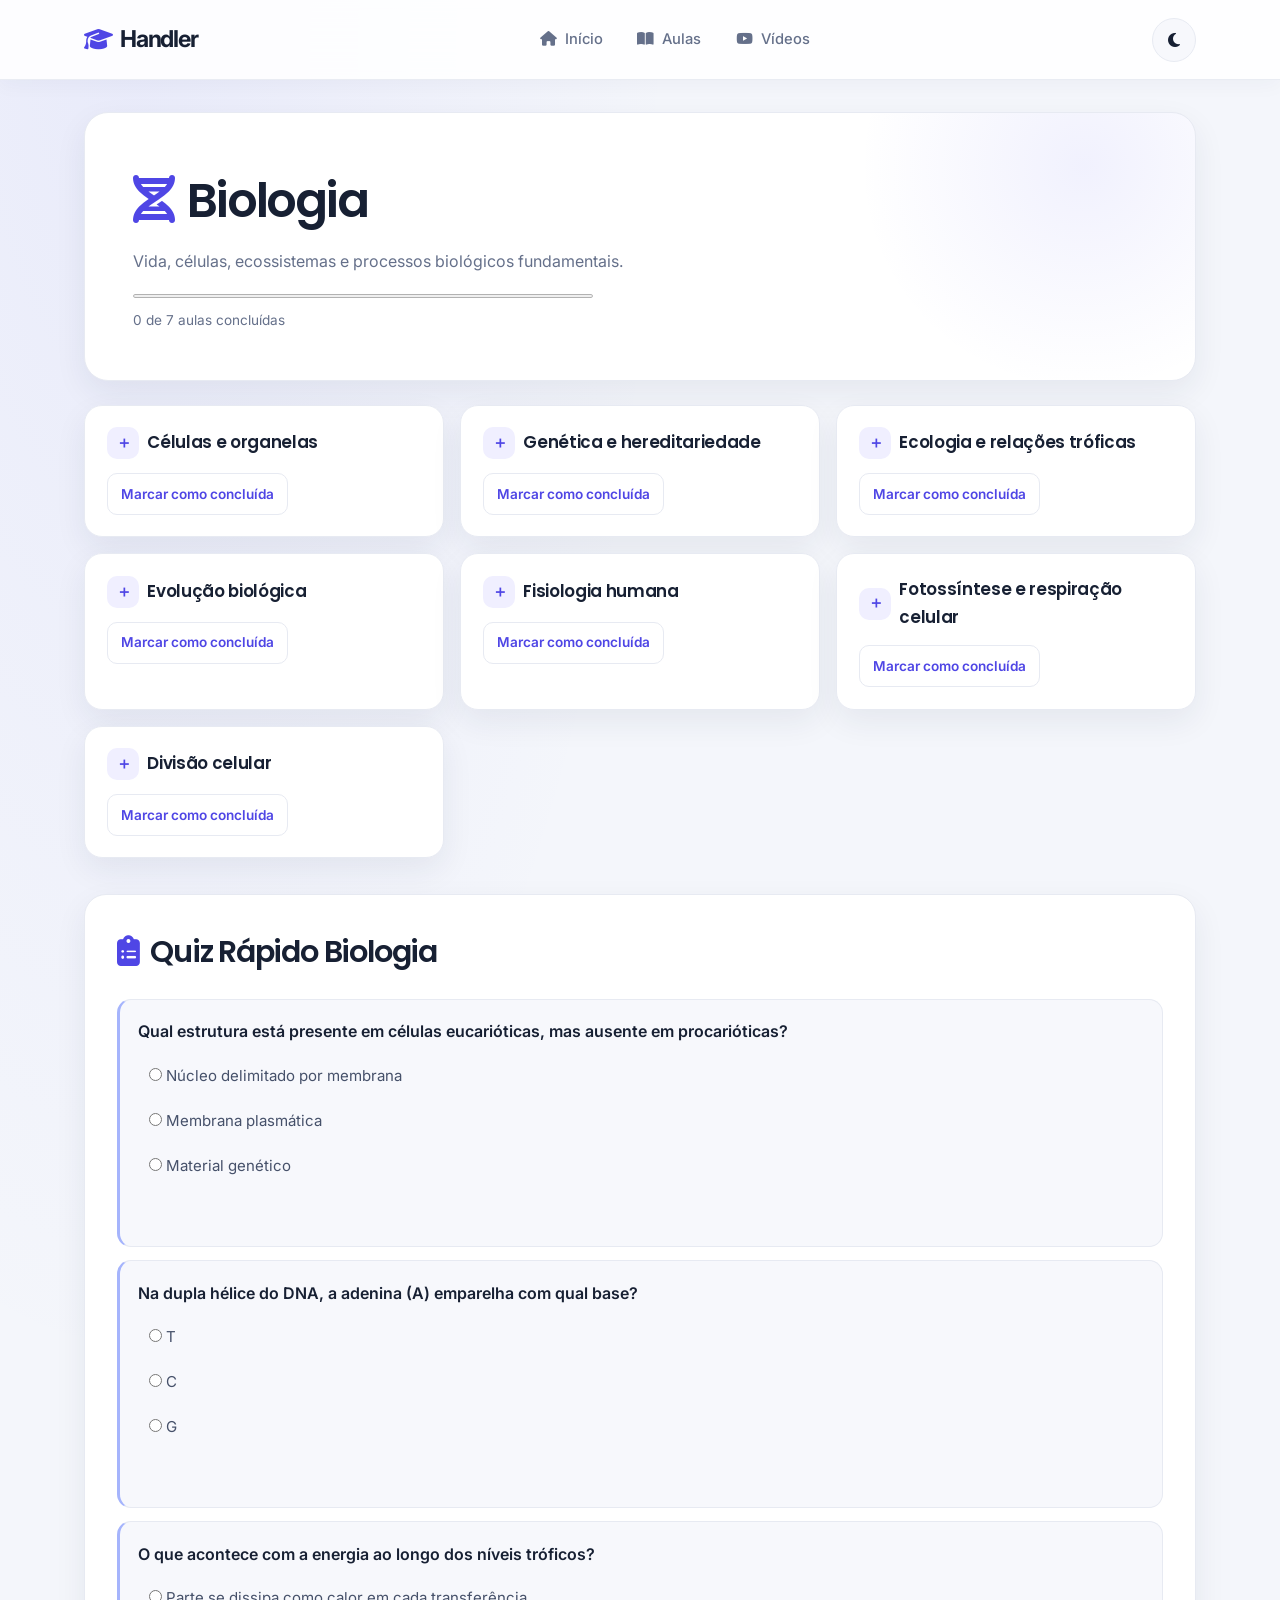
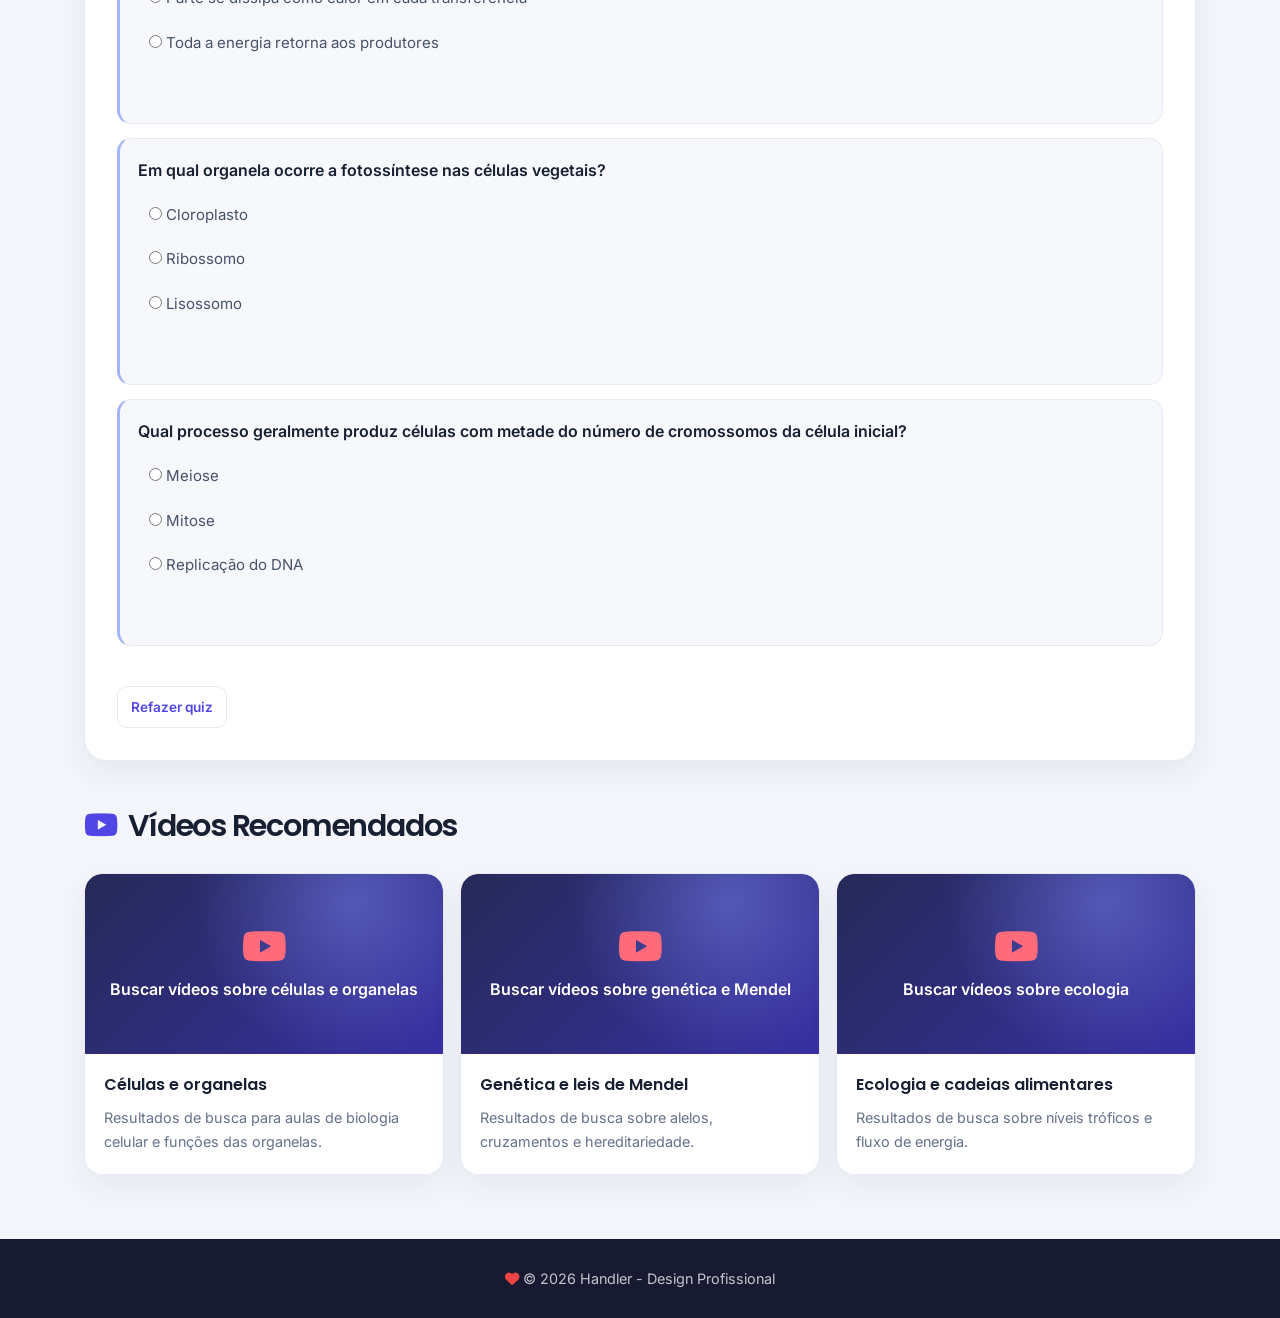
==== commit d8f755d7: "Add progress, quizzes, search, exams, and offline support Fix stale service-worker caching and suppo" ====
--- a/subjects/biologia.html
+++ b/subjects/biologia.html
@@ -4,7 +4,10 @@
   <meta charset="UTF-8">
   <meta name="viewport" content="width=device-width, initial-scale=1.0">
   <title>Biologia - Handler Profissional</title>
-  <link rel="stylesheet" href="../css/style-professional.css?v=2">
+  <meta name="theme-color" content="#3730a3">
+  <link rel="manifest" href="../manifest.webmanifest">
+  <link rel="icon" href="../icons/handler.svg" type="image/svg+xml">
+  <link rel="stylesheet" href="../css/style-professional.css?v=4">
   <link rel="stylesheet" href="https://cdnjs.cloudflare.com/ajax/libs/font-awesome/6.5.1/css/all.min.css">
 </head>
 <body>
@@ -173,6 +176,6 @@
     <p><i class="fas fa-heart" style="color: #ef4444;"></i> &copy; 2026 Handler - Design Profissional</p>
   </footer>
 
-  <script src="../js/script.js?v=3"></script>
+  <script src="../js/script.js?v=8"></script>
 </body>
 </html>
--- a/css/style-professional.css
+++ b/css/style-professional.css
@@ -1214,3 +1214,387 @@
     transition-duration: 0.01ms !important;
   }
 }
+
+.study-tools {
+  max-width: var(--page-width);
+  margin: 3rem auto 0;
+  padding: 0 1.5rem;
+}
+
+.section-heading {
+  margin-bottom: 1.25rem;
+}
+
+.section-heading .eyebrow {
+  color: var(--primary-solid);
+  font-size: 0.78rem;
+  font-weight: 700;
+  letter-spacing: 0.12em;
+  text-transform: uppercase;
+}
+
+.section-heading h2 {
+  margin: 0.25rem 0;
+  color: var(--text-dark);
+  font-size: clamp(1.5rem, 3vw, 2rem);
+  letter-spacing: -0.04em;
+}
+
+.section-heading p {
+  color: var(--text-light);
+}
+
+.content-search {
+  display: grid;
+  grid-template-columns: auto minmax(0, 1fr) minmax(190px, 250px);
+  align-items: center;
+  gap: 0.8rem;
+  padding: 0.65rem 0.85rem;
+  border: 1px solid var(--line);
+  border-radius: 16px;
+  background: var(--bg-card);
+  box-shadow: var(--shadow-light);
+}
+
+.content-search > i {
+  padding-left: 0.4rem;
+  color: var(--primary-solid);
+}
+
+.content-search input,
+.content-search select {
+  min-width: 0;
+  min-height: 2.8rem;
+  border: 0;
+  background: transparent;
+  color: var(--text-dark);
+  font: inherit;
+}
+
+.content-search input:focus,
+.content-search select:focus {
+  outline: none;
+}
+
+.content-search select {
+  padding: 0 0.6rem;
+  border-left: 1px solid var(--line);
+}
+
+.search-results {
+  display: grid;
+  grid-template-columns: repeat(auto-fit, minmax(min(100%, 240px), 1fr));
+  gap: 0.65rem;
+  margin-top: 0.75rem;
+}
+
+.search-result {
+  display: flex;
+  flex-direction: column;
+  gap: 0.15rem;
+  padding: 0.9rem 1rem;
+  border: 1px solid var(--line);
+  border-radius: 13px;
+  background: var(--bg-card);
+  color: var(--text-dark);
+  text-decoration: none;
+  transition: border-color 180ms ease, transform 180ms ease;
+}
+
+.search-result:hover {
+  transform: translateY(-2px);
+  border-color: #a5b4fc;
+}
+
+.search-result span {
+  color: var(--text-light);
+  font-size: 0.82rem;
+}
+
+.exam-launch {
+  display: flex;
+  align-items: center;
+  justify-content: space-between;
+  gap: 1rem;
+  margin-top: 1.25rem;
+  padding: 1.25rem 1.4rem;
+  border: 1px solid var(--line);
+  border-radius: 18px;
+  background:
+    radial-gradient(circle at 90% 15%, rgba(99, 102, 241, 0.1), transparent 13rem),
+    var(--bg-card);
+  box-shadow: var(--shadow-light);
+}
+
+.exam-launch h3 {
+  color: var(--text-dark);
+  font-size: 1.05rem;
+}
+
+.exam-launch p {
+  color: var(--text-light);
+  font-size: 0.9rem;
+}
+
+.exam-launch .btn,
+.exam-submit {
+  flex: 0 0 auto;
+  border: 0;
+  background: var(--primary-solid);
+  color: white;
+  cursor: pointer;
+  font: inherit;
+}
+
+.exam-launch .btn:hover,
+.exam-submit:hover {
+  background: #4338ca;
+  color: white;
+}
+
+.install-app {
+  margin: 1rem 0 0 0.5rem;
+  cursor: pointer;
+  font: inherit;
+}
+
+.install-app[hidden],
+.mock-exam[hidden],
+.search-results[hidden] {
+  display: none;
+}
+
+.mock-exam {
+  margin-top: 1rem;
+  padding: clamp(1rem, 4vw, 1.75rem);
+  border: 1px solid var(--line);
+  border-radius: 20px;
+  background: var(--bg-card);
+  box-shadow: var(--shadow-light);
+}
+
+.exam-form h2 {
+  color: var(--text-dark);
+}
+
+.exam-timer {
+  position: sticky;
+  top: 5rem;
+  z-index: 2;
+  width: fit-content;
+  margin: 0.75rem 0 1rem;
+  padding: 0.55rem 0.85rem;
+  border: 1px solid var(--line);
+  border-radius: 999px;
+  background: var(--bg-card);
+  color: var(--primary-solid);
+  font-weight: 700;
+}
+
+.exam-form fieldset {
+  margin: 0.75rem 0;
+  padding: 1rem;
+  border: 1px solid var(--line);
+  border-radius: 14px;
+  background: var(--surface-soft);
+}
+
+.exam-form legend {
+  padding: 0 0.3rem;
+  color: var(--text-dark);
+  font-weight: 600;
+}
+
+.exam-subject {
+  display: inline-block;
+  margin: 0.25rem 0 0.5rem;
+  color: var(--primary-solid);
+  font-size: 0.78rem;
+  font-weight: 700;
+}
+
+.exam-form fieldset label {
+  display: block;
+  padding: 0.4rem 0;
+  color: var(--text-light);
+}
+
+.exam-form input {
+  accent-color: var(--primary-solid);
+}
+
+.exam-result {
+  margin: 1rem 0;
+  padding: 0.9rem 1rem;
+  border-radius: 12px;
+  background: #ecfdf5;
+  color: #047857;
+  font-weight: 700;
+}
+
+.subject-progress {
+  margin-top: 1rem;
+  color: var(--text-light);
+  font-size: 0.8rem;
+}
+
+.subject-progress progress {
+  display: block;
+  width: 100%;
+  height: 0.4rem;
+  margin-bottom: 0.4rem;
+  overflow: hidden;
+  border: 0;
+  border-radius: 999px;
+  background: var(--line);
+  accent-color: var(--primary-solid);
+}
+
+.subject-progress progress::-webkit-progress-bar {
+  border-radius: 999px;
+  background: var(--line);
+}
+
+.subject-progress progress::-webkit-progress-value {
+  border-radius: 999px;
+  background: linear-gradient(90deg, #4f46e5, #8b5cf6);
+}
+
+.lesson-progress {
+  display: grid;
+  grid-template-columns: minmax(100px, 1fr) auto;
+  align-items: center;
+  gap: 0.6rem 1rem;
+  max-width: 460px;
+  margin-top: 1.15rem;
+  color: var(--text-light);
+  font-size: 0.85rem;
+}
+
+.lesson-progress progress {
+  width: 100%;
+  height: 0.45rem;
+  grid-column: 1 / -1;
+  grid-row: 1;
+  accent-color: var(--primary-solid);
+}
+
+.lesson-progress span {
+  grid-column: 1 / -1;
+  grid-row: 2;
+}
+
+.lesson-card.is-complete {
+  border-color: #6ee7b7;
+}
+
+.lesson-complete,
+.quiz-reset {
+  margin-top: 0.85rem;
+  padding: 0.55rem 0.8rem;
+  border: 1px solid var(--line);
+  border-radius: 10px;
+  background: var(--bg-card);
+  color: var(--primary-solid);
+  cursor: pointer;
+  font: inherit;
+  font-size: 0.85rem;
+  font-weight: 600;
+}
+
+.lesson-complete[aria-pressed="true"] {
+  border-color: #a7f3d0;
+  background: #ecfdf5;
+  color: #047857;
+}
+
+.quiz-best {
+  margin: -0.7rem 0 1rem;
+  color: var(--text-light);
+  font-size: 0.9rem;
+}
+
+.sr-only {
+  position: absolute;
+  width: 1px;
+  height: 1px;
+  padding: 0;
+  overflow: hidden;
+  clip: rect(0, 0, 0, 0);
+  white-space: nowrap;
+  border: 0;
+}
+
+body.dark-mode .content-search,
+body.dark-mode .search-result,
+body.dark-mode .exam-launch,
+body.dark-mode .mock-exam,
+body.dark-mode .exam-timer,
+body.dark-mode .exam-form fieldset,
+body.dark-mode .lesson-complete,
+body.dark-mode .quiz-reset {
+  border-color: var(--line);
+  background-color: var(--bg-card);
+  color: var(--text-dark);
+}
+
+body.dark-mode .content-search input,
+body.dark-mode .content-search select,
+body.dark-mode .section-heading h2,
+body.dark-mode .exam-launch h3,
+body.dark-mode .exam-form h2,
+body.dark-mode .exam-form legend {
+  color: var(--text-dark);
+}
+
+body.dark-mode .exam-launch {
+  background:
+    radial-gradient(circle at 90% 15%, rgba(99, 102, 241, 0.14), transparent 13rem),
+    var(--bg-card);
+}
+
+body.dark-mode .lesson-card.is-complete {
+  border-color: #047857;
+}
+
+body.dark-mode .lesson-progress {
+  color: var(--text-light);
+}
+
+body.dark-mode .lesson-complete[aria-pressed="true"] {
+  border-color: rgba(52, 211, 153, 0.3);
+  background: rgba(16, 185, 129, 0.12);
+  color: #6ee7b7;
+}
+
+body.dark-mode .exam-result {
+  background: rgba(16, 185, 129, 0.12);
+  color: #6ee7b7;
+}
+
+@media (max-width: 768px) {
+  .study-tools {
+    padding: 0 1rem;
+  }
+}
+
+@media (max-width: 560px) {
+  .content-search {
+    grid-template-columns: auto minmax(0, 1fr);
+  }
+
+  .content-search select {
+    grid-column: 1 / -1;
+    border-top: 1px solid var(--line);
+    border-left: 0;
+  }
+
+  .exam-launch {
+    align-items: stretch;
+    flex-direction: column;
+  }
+
+  .exam-launch .btn {
+    width: 100%;
+  }
+}
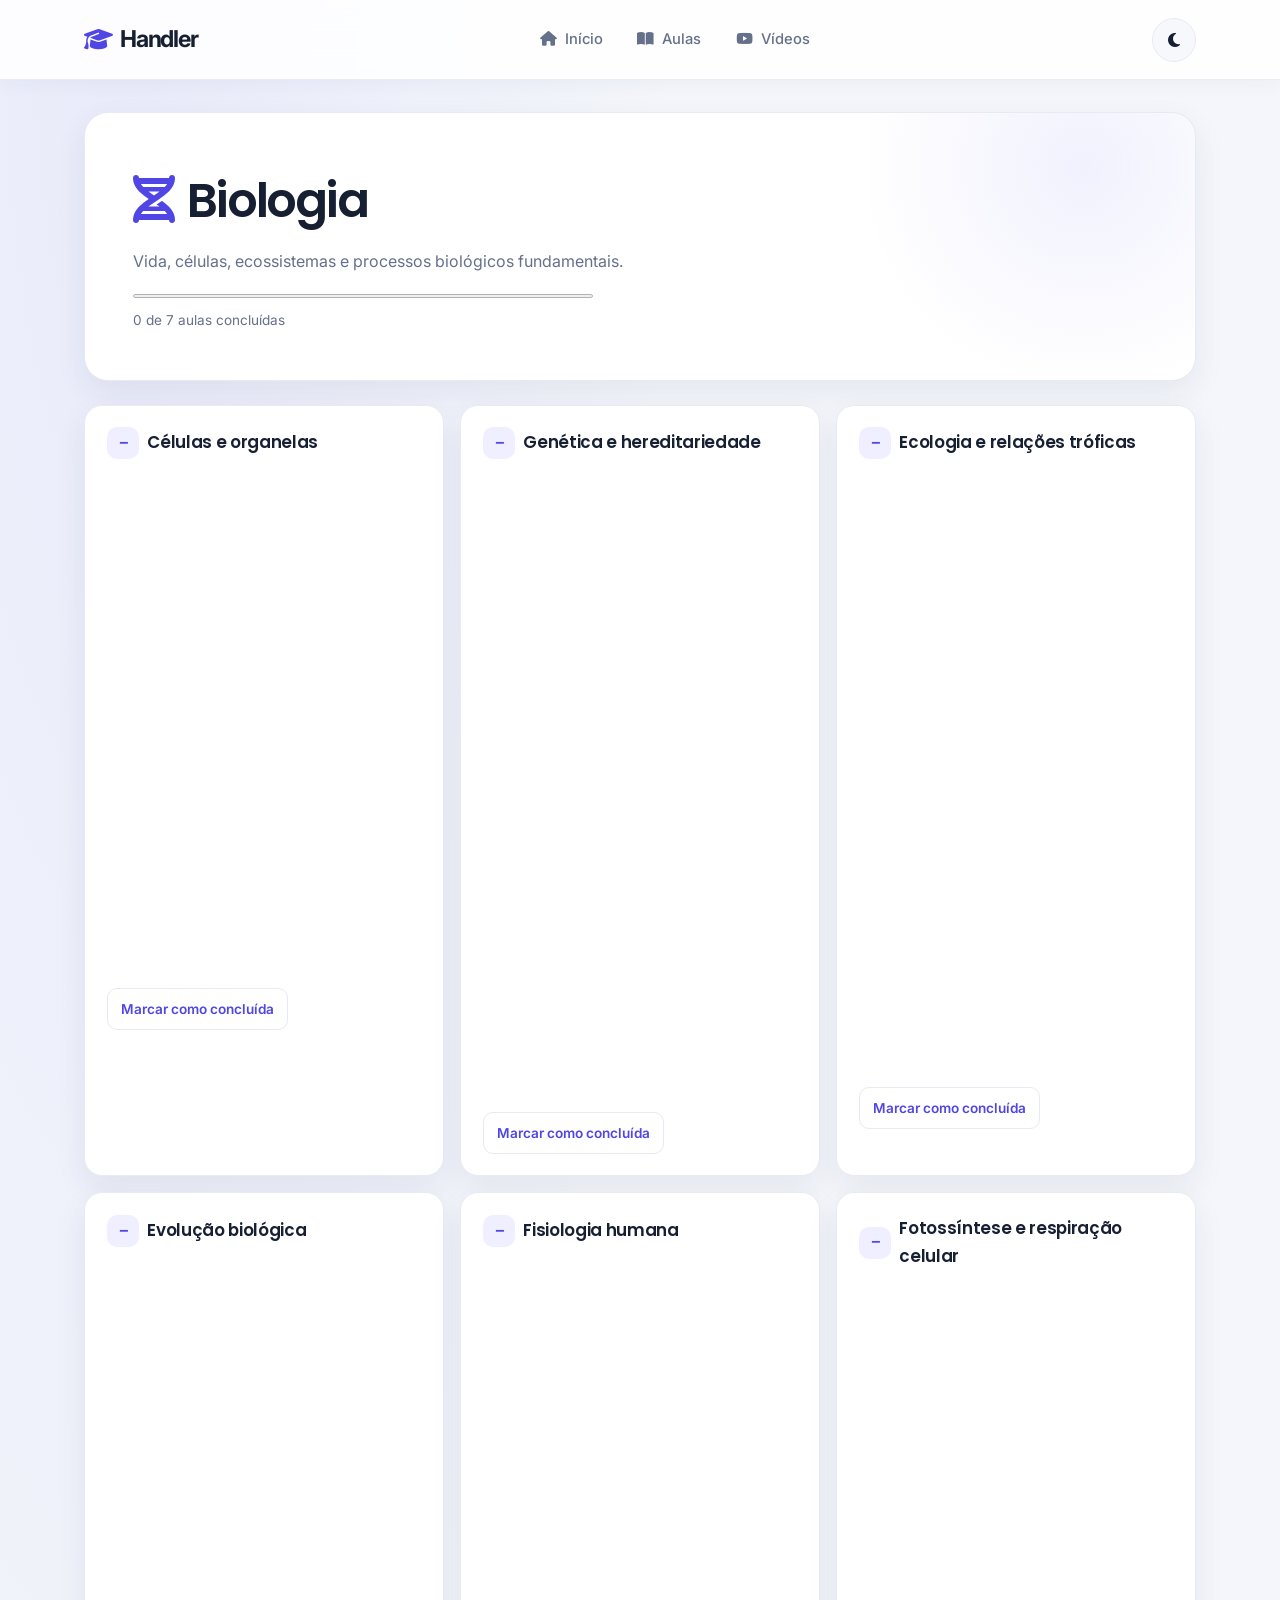
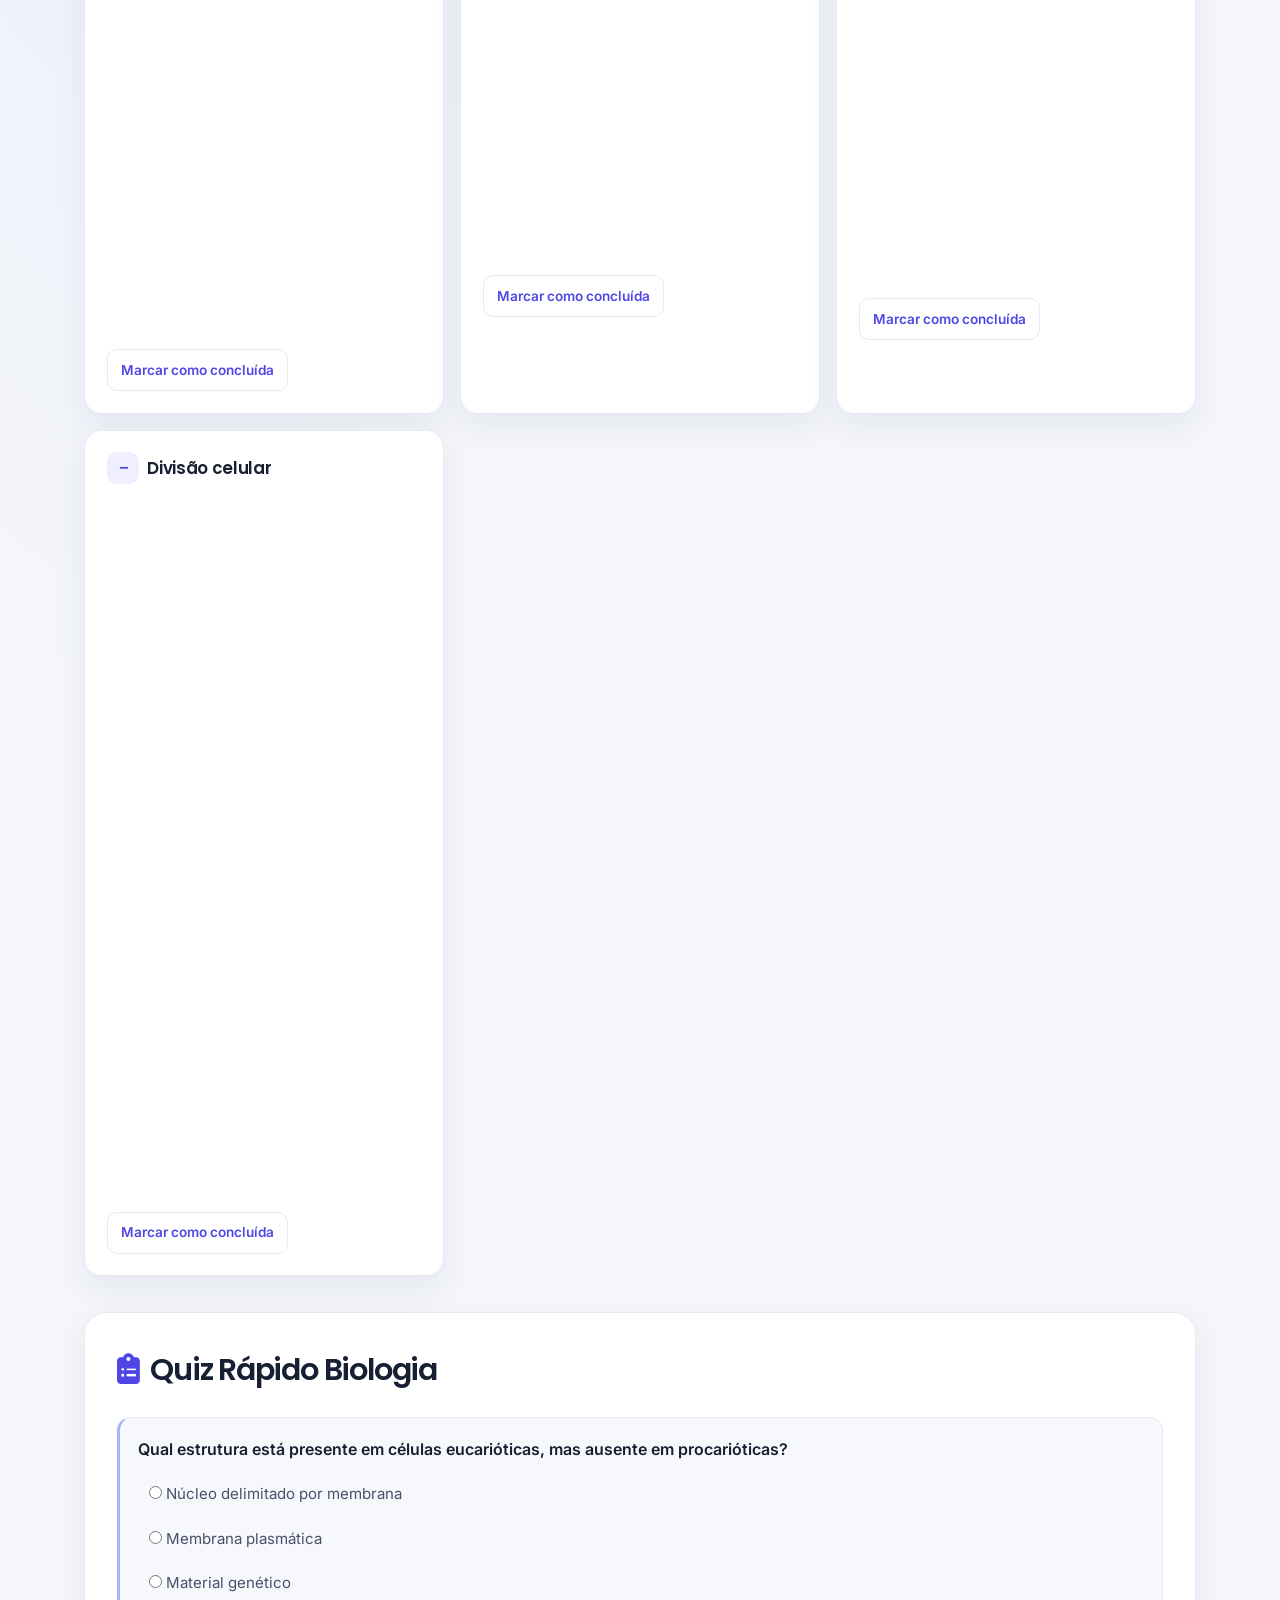
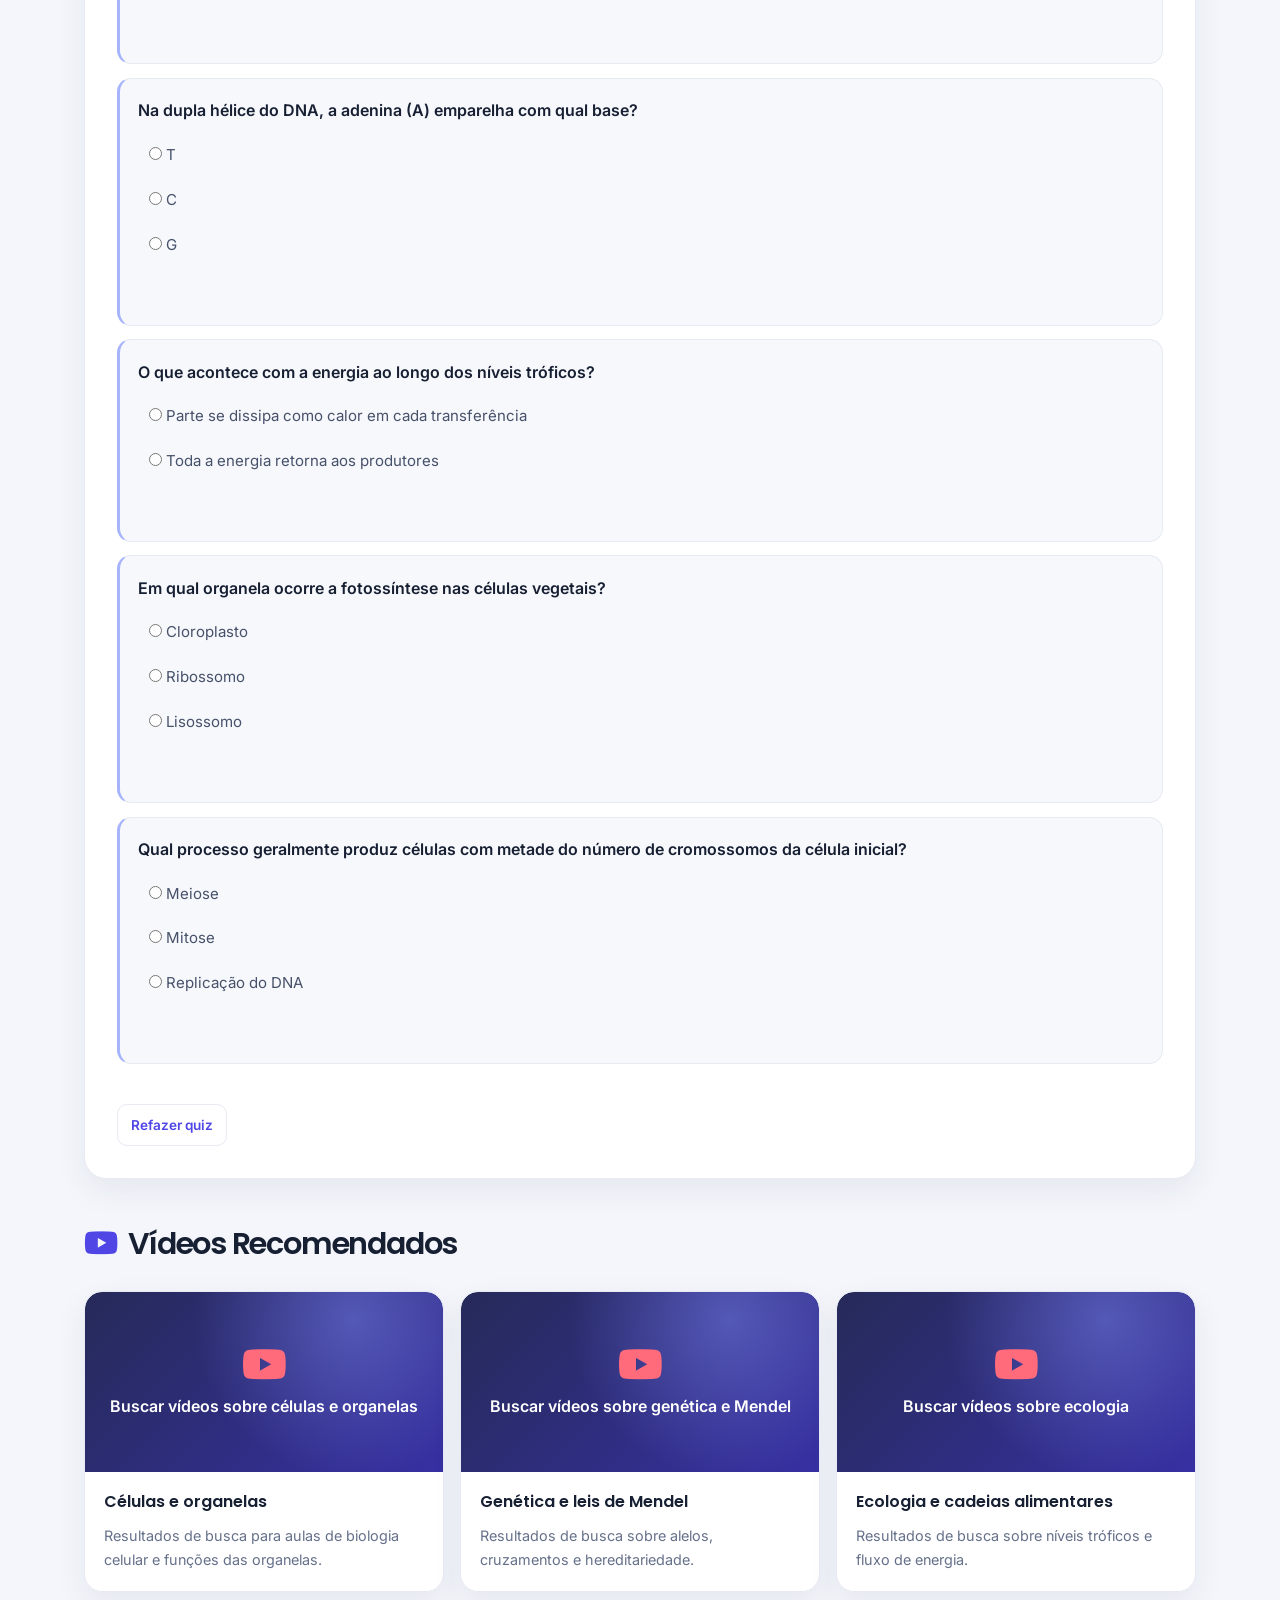
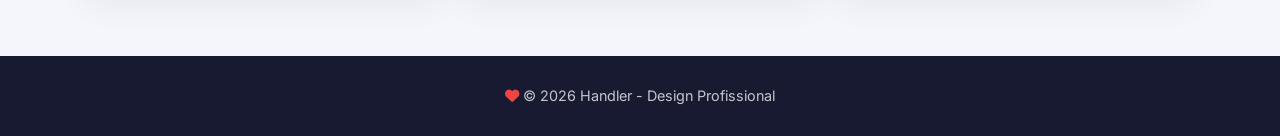
==== commit 34fac83a: "Show lesson content by default Fixes lesson pages hiding all lesson text until a card is clicked. Le" ====
--- a/subjects/biologia.html
+++ b/subjects/biologia.html
@@ -7,7 +7,7 @@
   <meta name="theme-color" content="#3730a3">
   <link rel="manifest" href="../manifest.webmanifest">
   <link rel="icon" href="../icons/handler.svg" type="image/svg+xml">
-  <link rel="stylesheet" href="../css/style-professional.css?v=4">
+  <link rel="stylesheet" href="../css/style-professional.css?v=5">
   <link rel="stylesheet" href="https://cdnjs.cloudflare.com/ajax/libs/font-awesome/6.5.1/css/all.min.css">
 </head>
 <body>
@@ -176,6 +176,6 @@
     <p><i class="fas fa-heart" style="color: #ef4444;"></i> &copy; 2026 Handler - Design Profissional</p>
   </footer>
 
-  <script src="../js/script.js?v=8"></script>
+  <script src="../js/script.js?v=9"></script>
 </body>
 </html>
--- a/css/style-professional.css
+++ b/css/style-professional.css
@@ -246,7 +246,7 @@
 }
 
 .lesson-content {
-  display: none;
+  display: block;
   margin-top: 1.5rem;
   padding: 1.5rem;
   background: linear-gradient(135deg, #f8fafc 0%, #f1f5f9 100%);
@@ -777,14 +777,21 @@
   border-radius: 10px;
   background: #f0efff;
   color: var(--primary-solid);
-  content: "＋";
+  content: "−";
   font-family: inherit;
   font-size: 1rem;
   font-weight: 700;
 }
 
-.lesson-card:has(.lesson-content[style*="display: block"]) h3::before,
-.lesson-card:has(.lesson-content.active) h3::before {
+.lesson-card:has(.lesson-content.is-collapsed) h3::before {
+  content: "＋";
+}
+
+.lesson-content.is-collapsed {
+  display: none;
+}
+
+.lesson-card:has(.lesson-content:not(.is-collapsed)) h3::before {
   content: "−";
 }
 
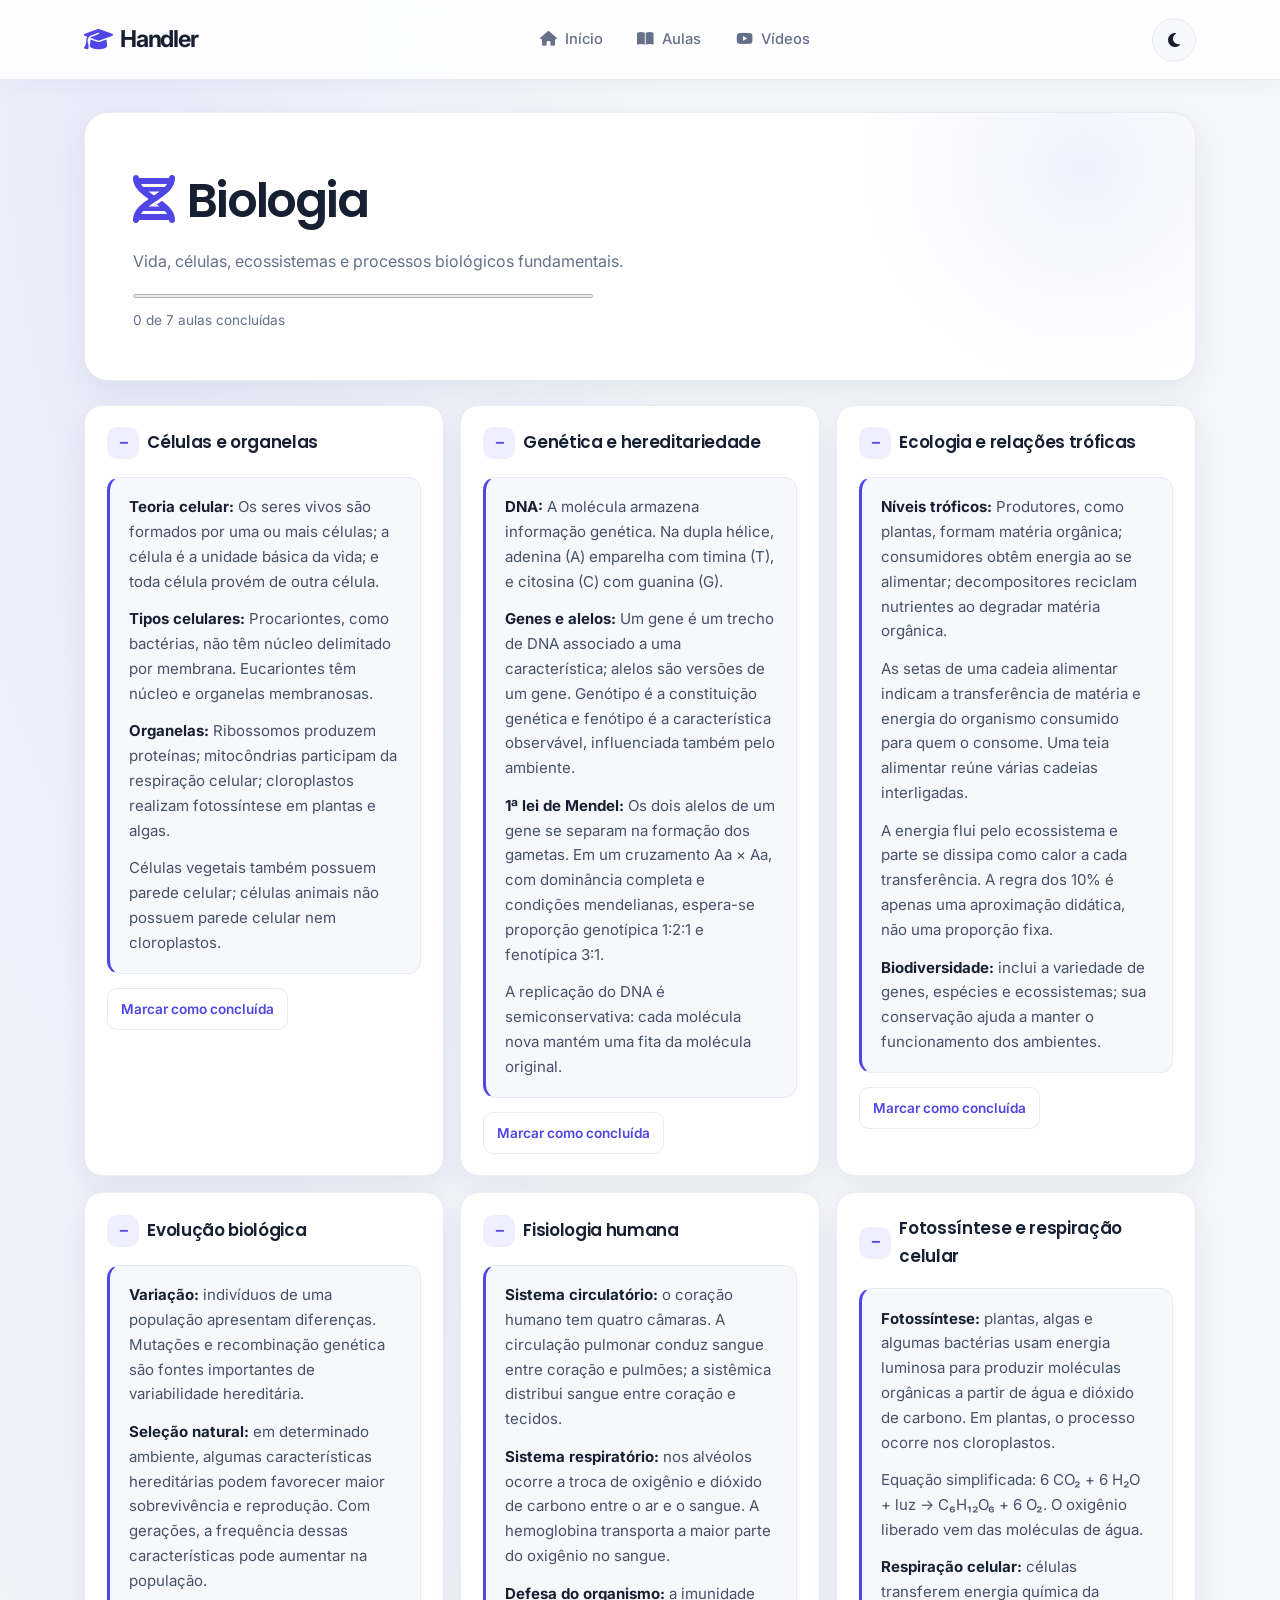
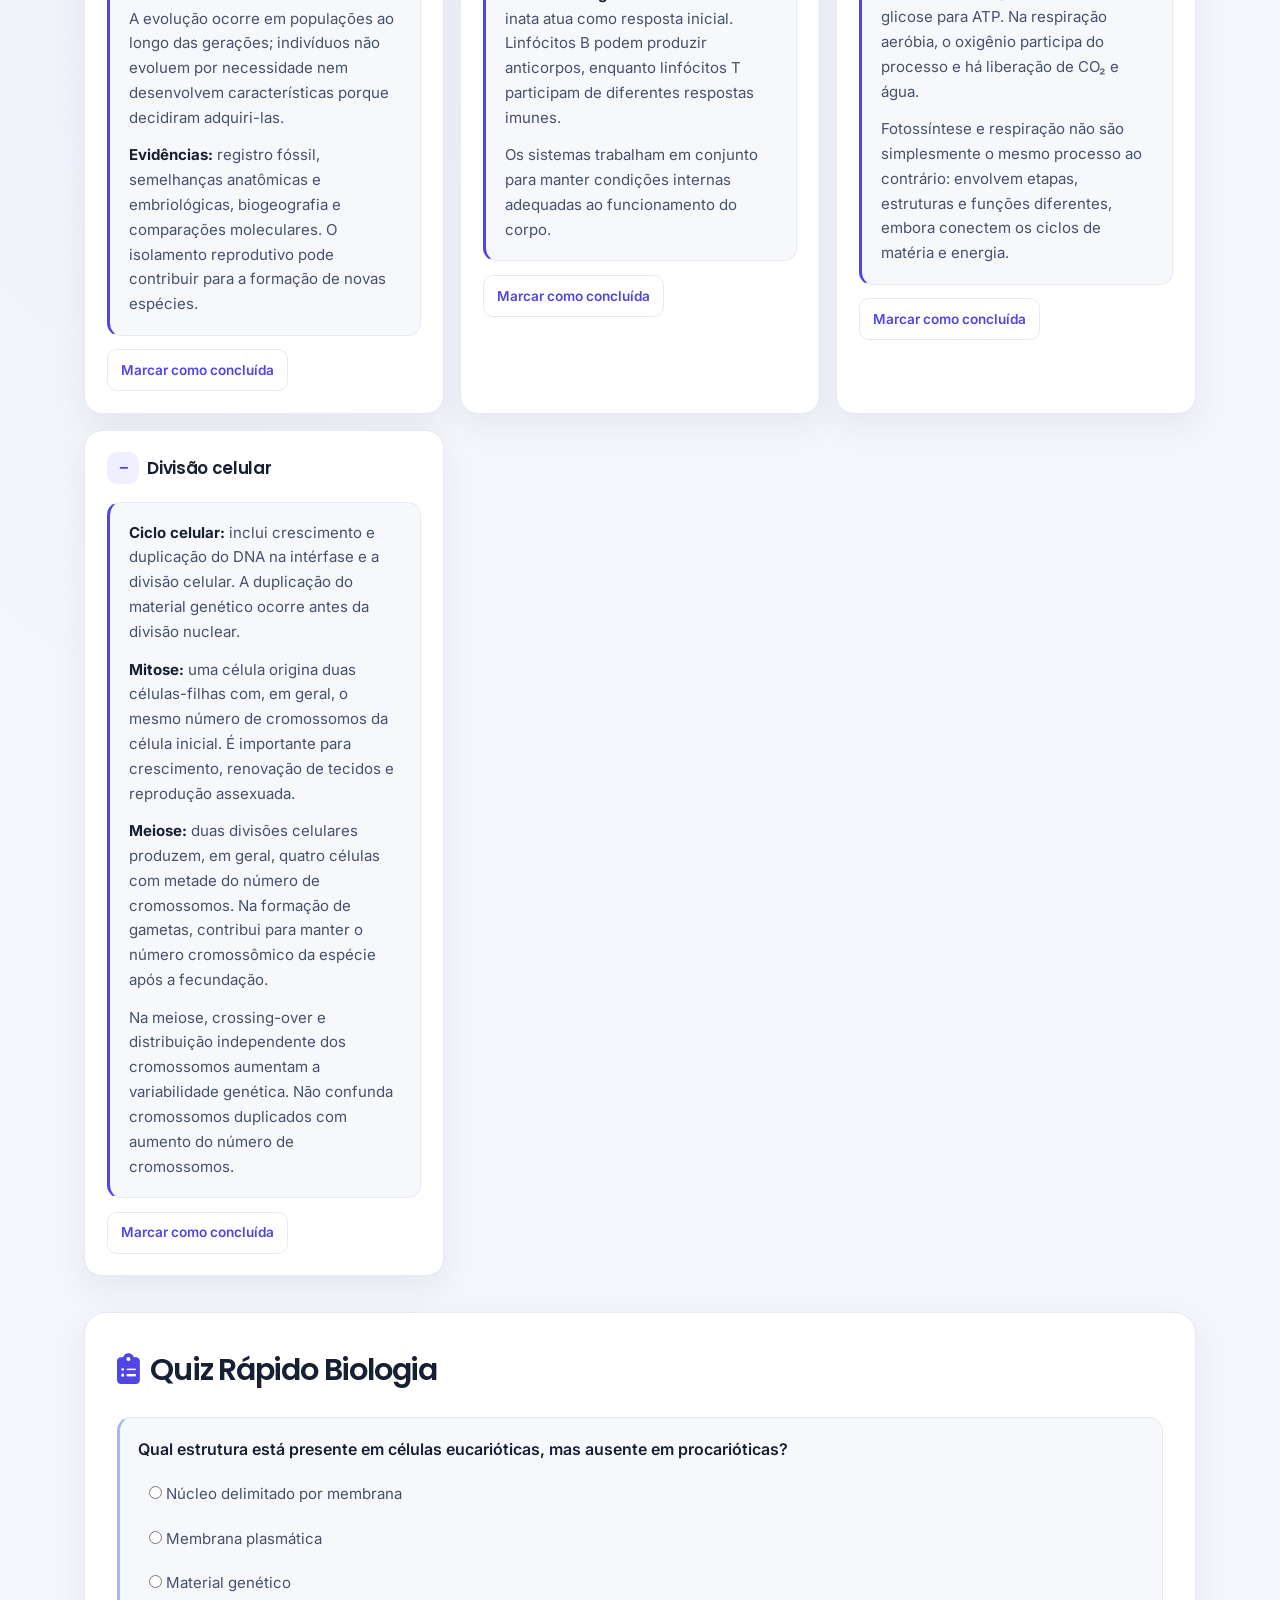
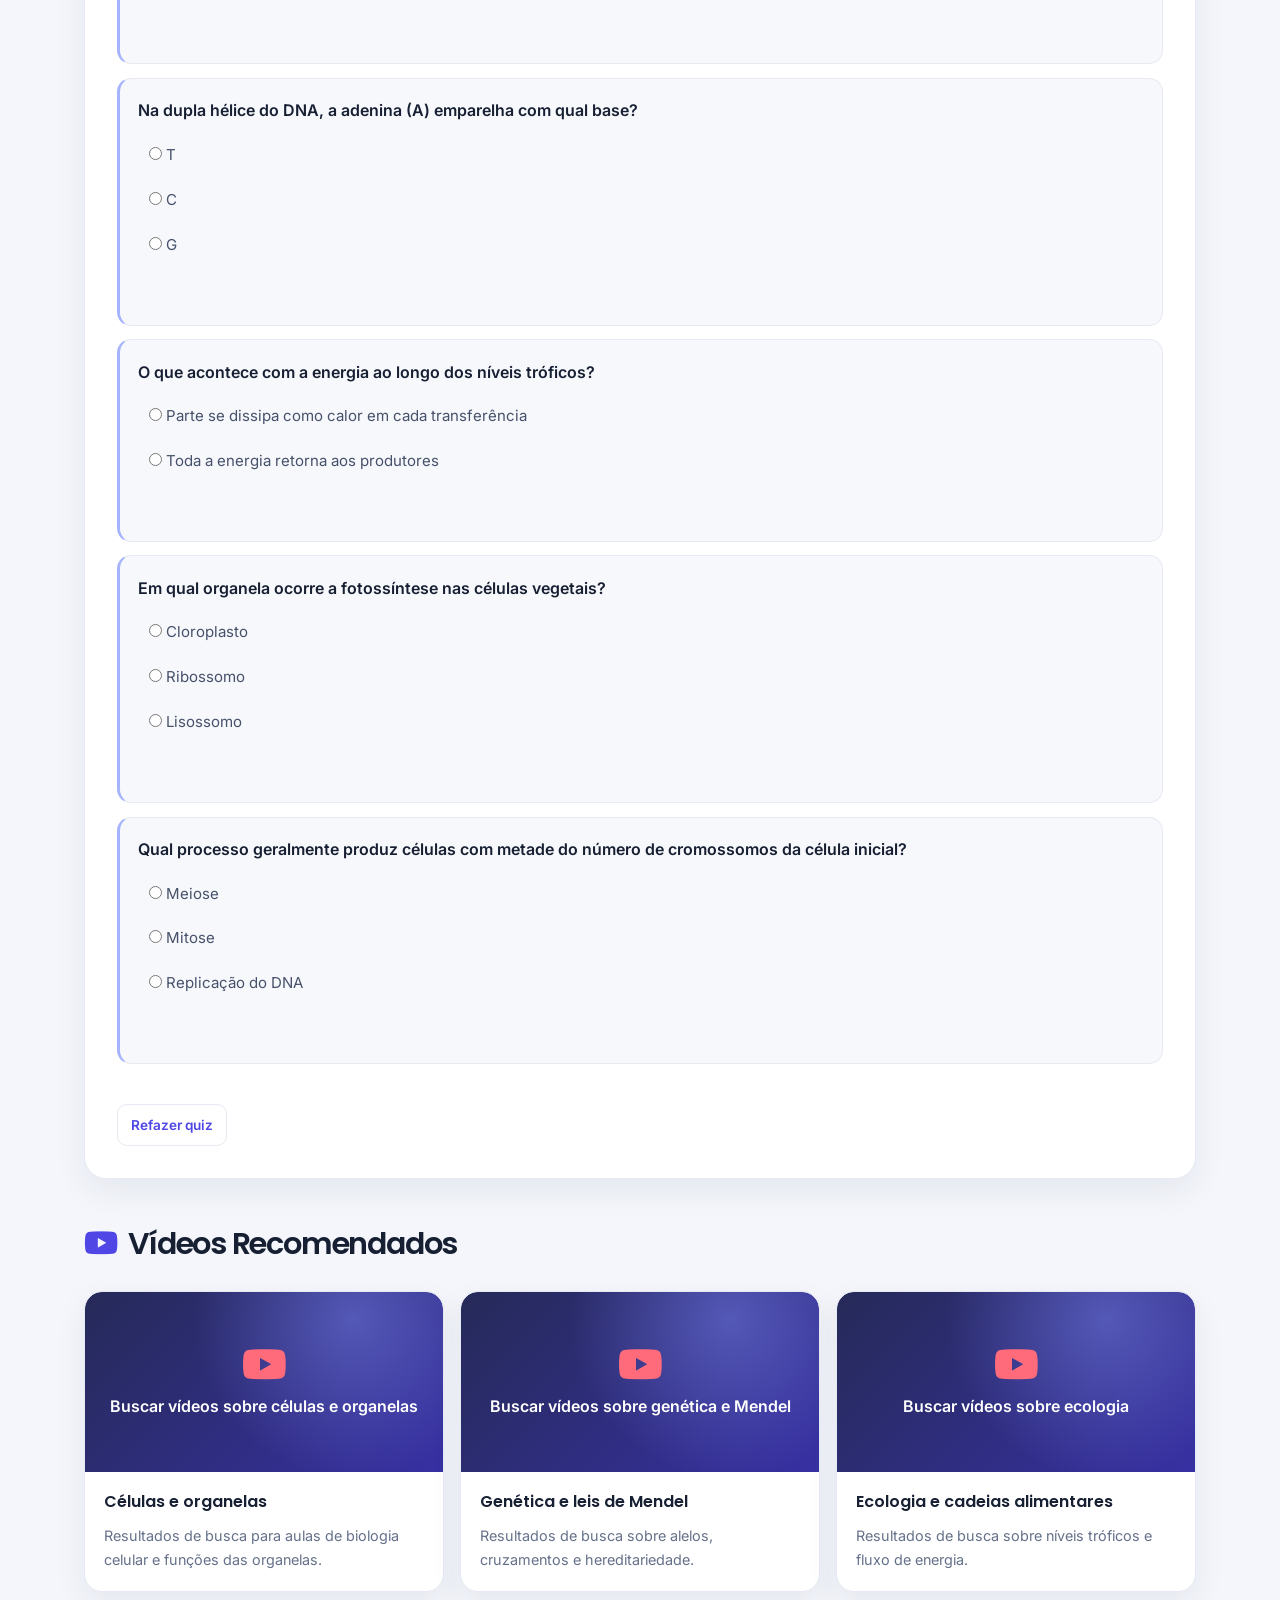
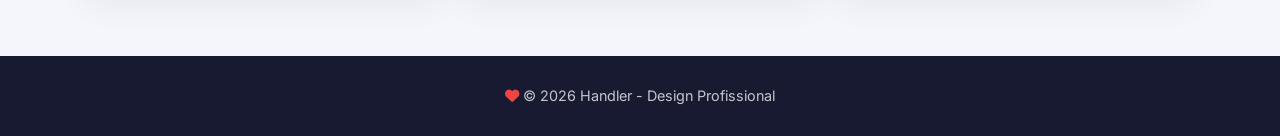
==== commit 6415f6f0: "Keep lesson cards and text visible Fixes zero-opacity rules that hid lesson content and cards when a" ====
--- a/subjects/biologia.html
+++ b/subjects/biologia.html
@@ -7,7 +7,7 @@
   <meta name="theme-color" content="#3730a3">
   <link rel="manifest" href="../manifest.webmanifest">
   <link rel="icon" href="../icons/handler.svg" type="image/svg+xml">
-  <link rel="stylesheet" href="../css/style-professional.css?v=5">
+  <link rel="stylesheet" href="../css/style-professional.css?v=8">
   <link rel="stylesheet" href="https://cdnjs.cloudflare.com/ajax/libs/font-awesome/6.5.1/css/all.min.css">
 </head>
 <body>
--- a/css/style-professional.css
+++ b/css/style-professional.css
@@ -252,8 +252,8 @@
   background: linear-gradient(135deg, #f8fafc 0%, #f1f5f9 100%);
   border-radius: 12px;
   border-left: 5px solid var(--primary-solid);
-  opacity: 0;
-  transition: all 0.4s ease;
+  opacity: 1;
+  transition: opacity 0.4s ease;
 }
 
 .lesson-content.active {
@@ -468,13 +468,9 @@
 }
 
 .subject-card, .lesson-card, .video-card {
-  animation: fadeInUp 0.8s ease forwards;
-  opacity: 0;
-  animation-fill-mode: both;
-}
-
-.subject-card { animation-delay: 0.2s; }
-.lesson-card { animation-delay: 0.4s; }
+  animation: none;
+  opacity: 1;
+}
 
 @media (max-width: 768px) {
   .hero h1 { font-size: 2.5rem; }
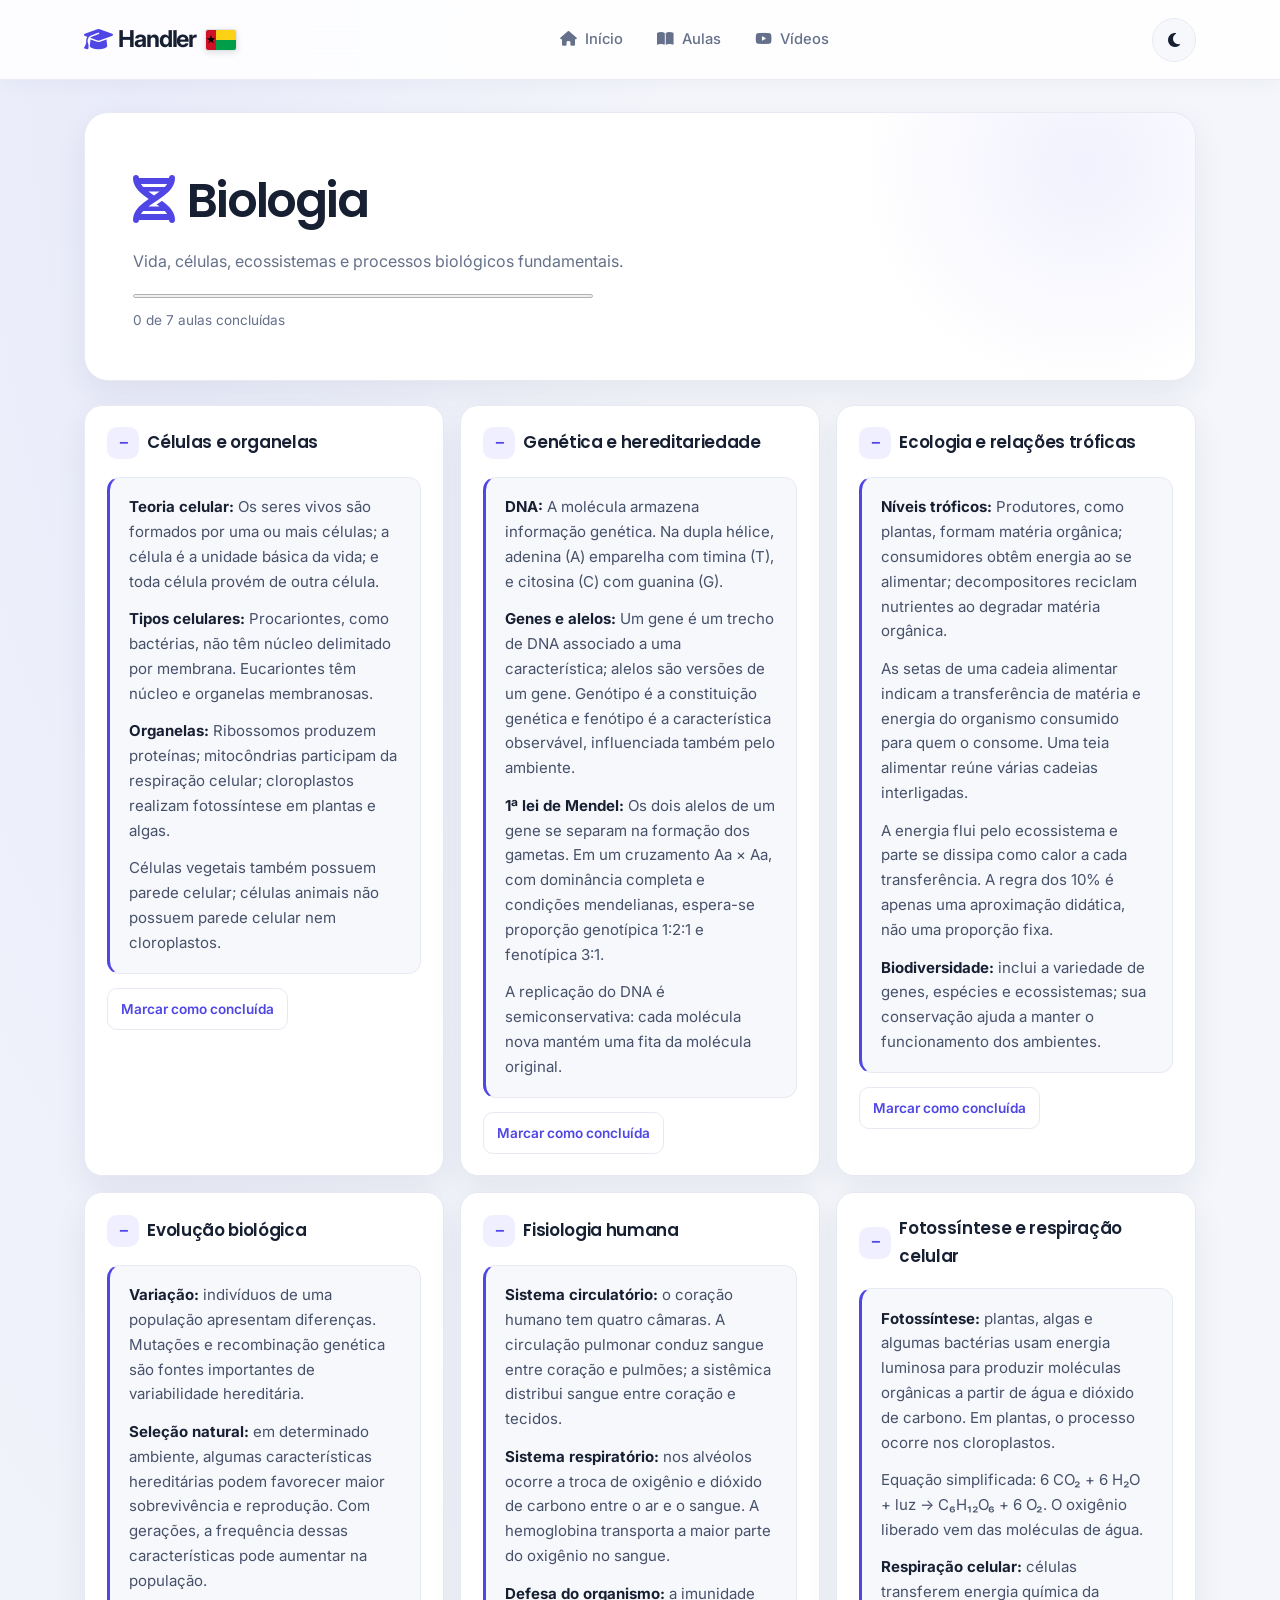
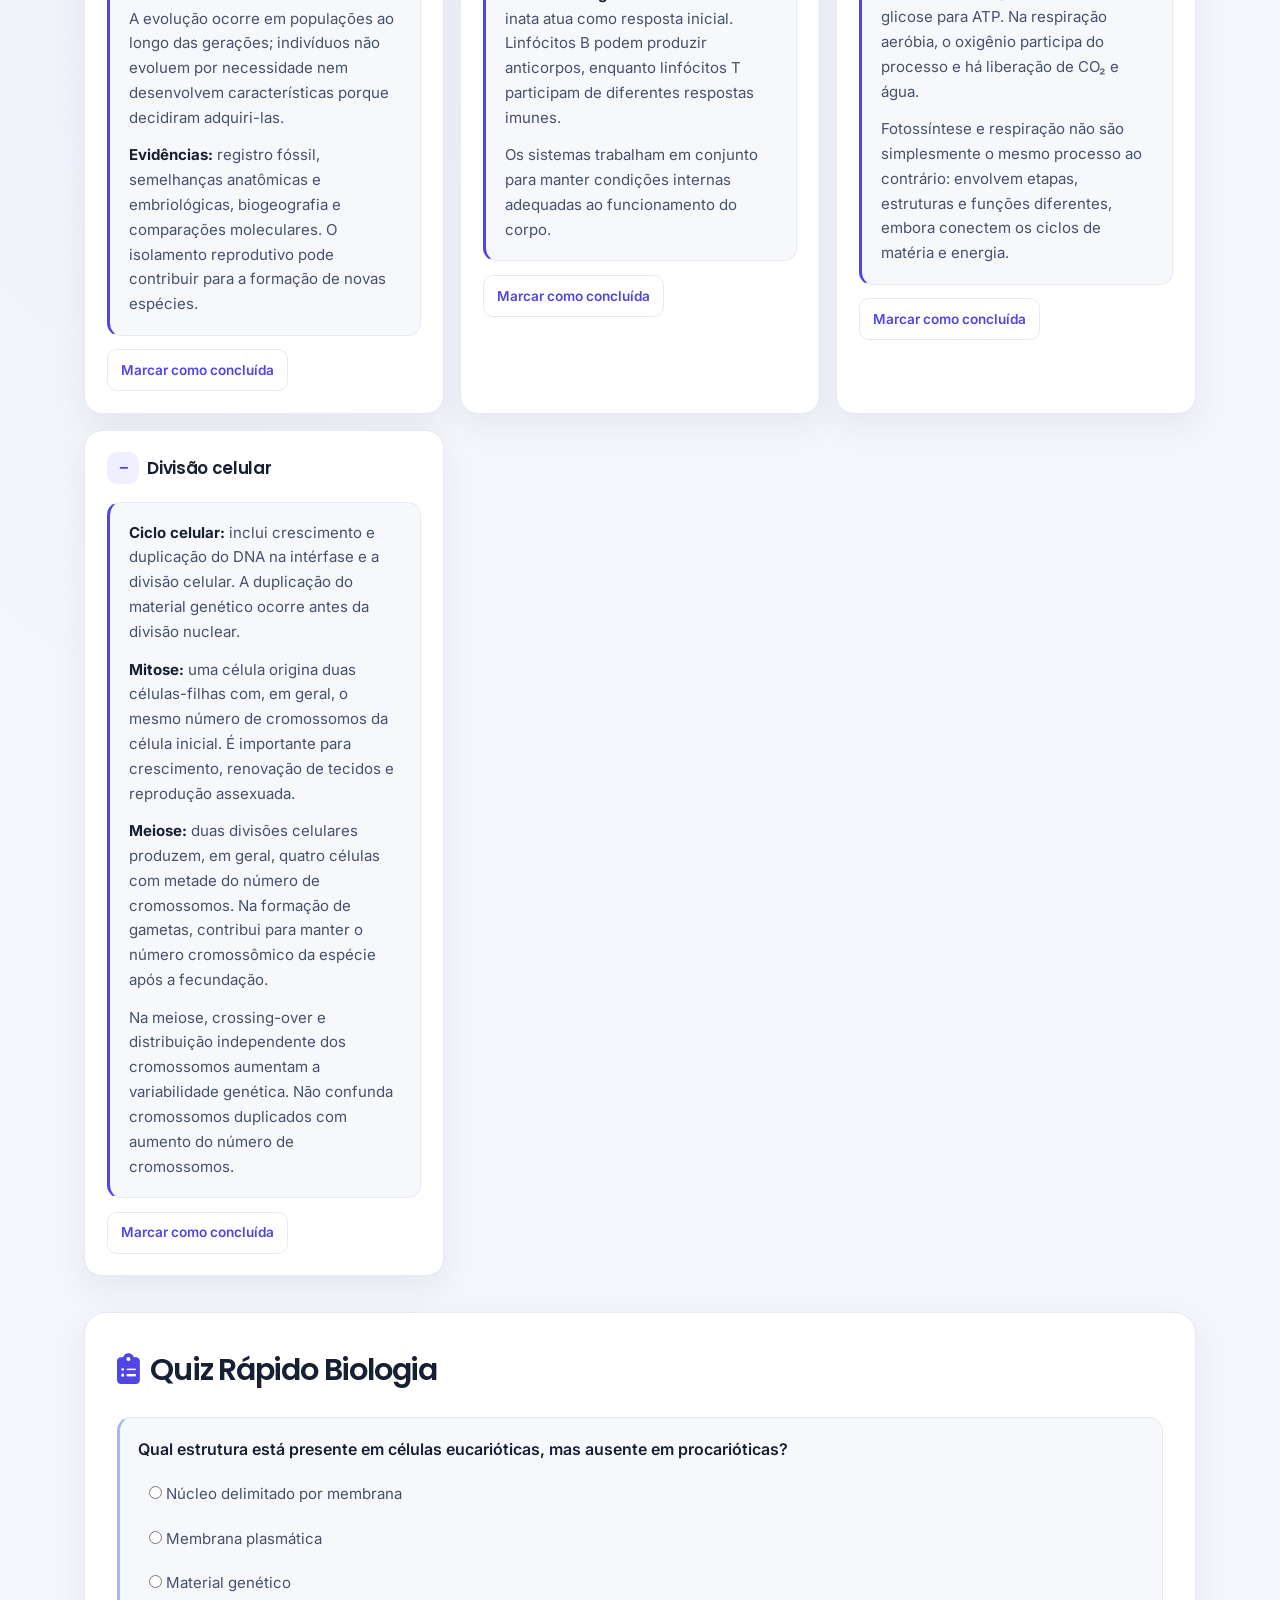
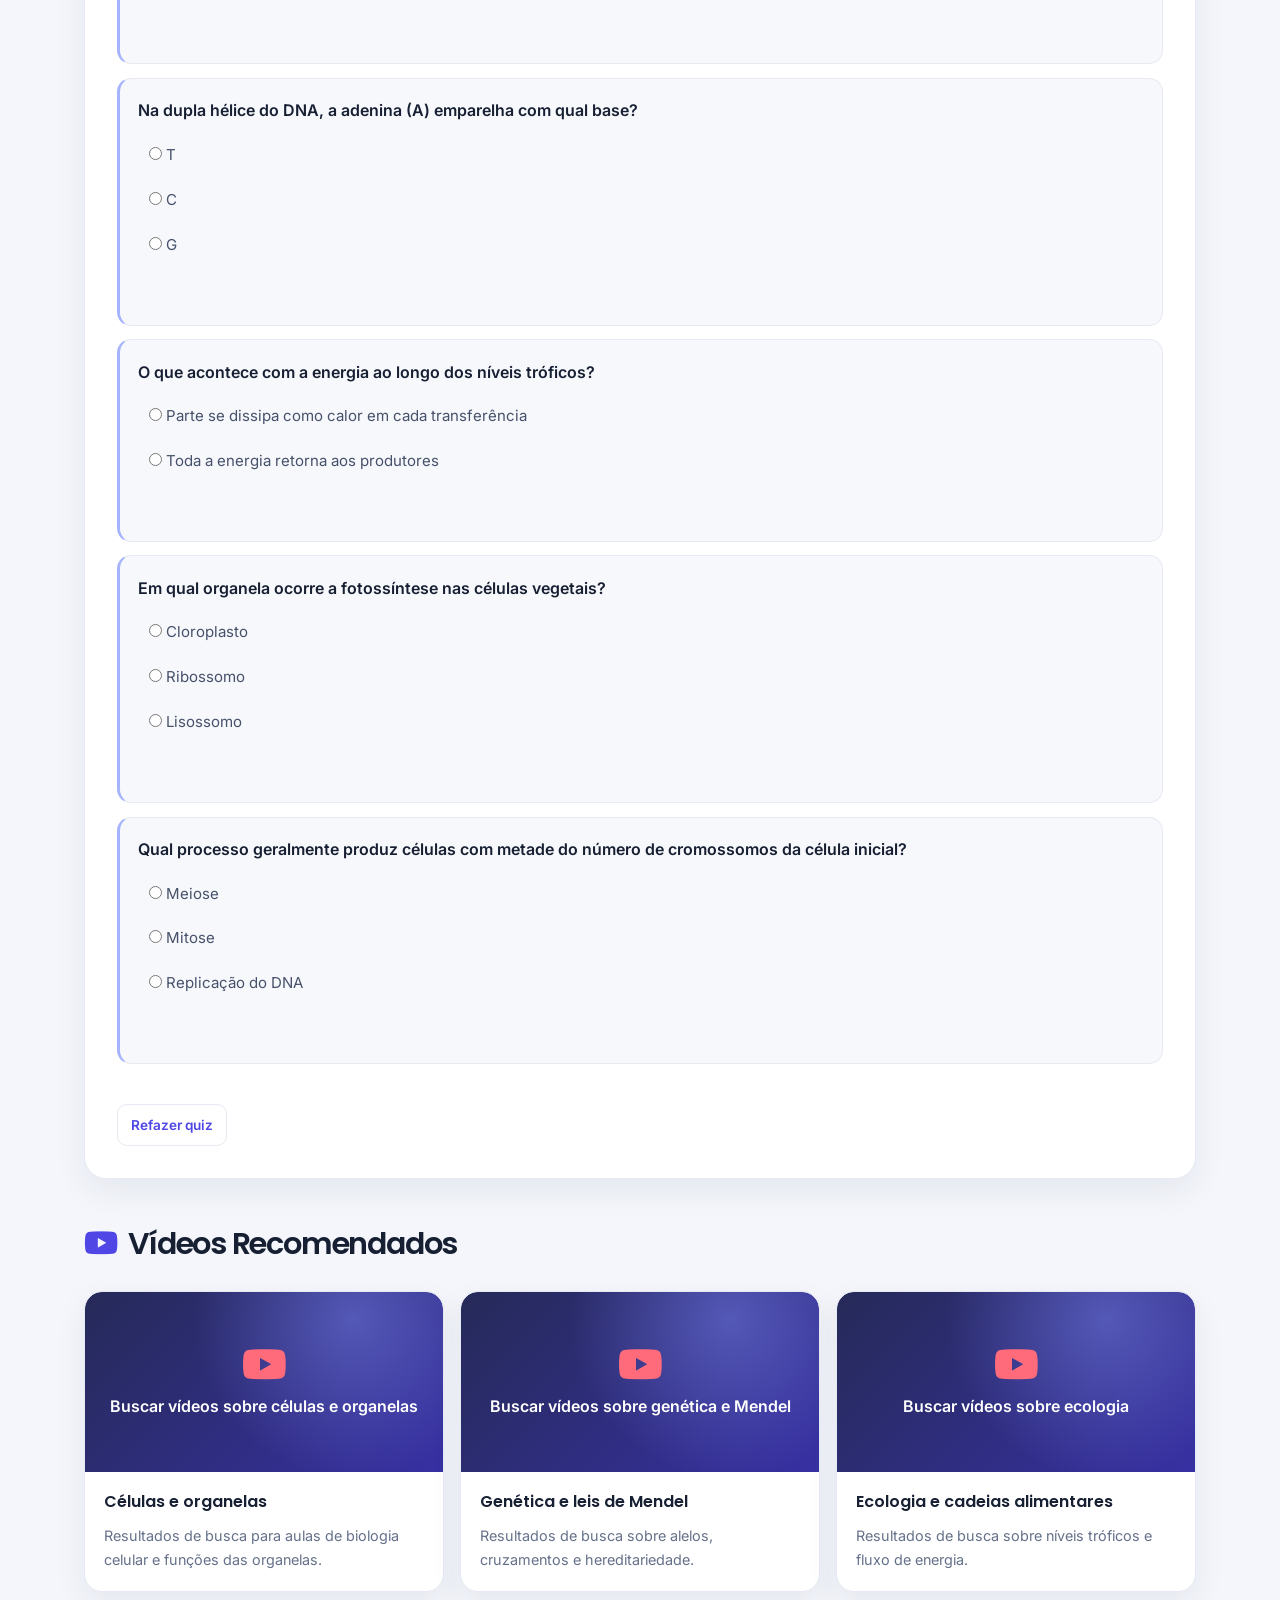
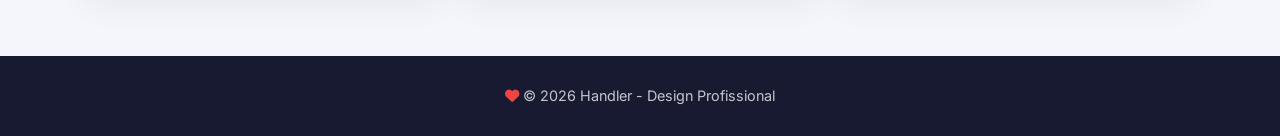
==== commit a77b6af0: "Add Guinea-Bissau flag and polish homepage title Add a small accessible Guinea-Bissau flag beside th" ====
--- a/subjects/biologia.html
+++ b/subjects/biologia.html
@@ -7,13 +7,13 @@
   <meta name="theme-color" content="#3730a3">
   <link rel="manifest" href="../manifest.webmanifest">
   <link rel="icon" href="../icons/handler.svg" type="image/svg+xml">
-  <link rel="stylesheet" href="../css/style-professional.css?v=8">
+  <link rel="stylesheet" href="../css/style-professional.css?v=11">
   <link rel="stylesheet" href="https://cdnjs.cloudflare.com/ajax/libs/font-awesome/6.5.1/css/all.min.css">
 </head>
 <body>
   <header>
     <nav>
-      <div class="logo"><i class="fas fa-graduation-cap"></i> Handler</div>
+      <div class="logo"><i class="fas fa-graduation-cap" aria-hidden="true"></i> Handler <img class="country-flag" src="../icons/guinea-bissau.svg" alt="Bandeira da Guiné-Bissau"></div>
       <ul>
        <li><a href="../index.html"><i class="fas fa-home"></i> Início</a></li>
         <li><a href="#lessons"><i class="fas fa-book-open"></i> Aulas</a></li>
@@ -176,6 +176,6 @@
     <p><i class="fas fa-heart" style="color: #ef4444;"></i> &copy; 2026 Handler - Design Profissional</p>
   </footer>
 
-  <script src="../js/script.js?v=9"></script>
+  <script src="../js/script.js?v=11"></script>
 </body>
 </html>
--- a/css/style-professional.css
+++ b/css/style-professional.css
@@ -549,11 +549,24 @@
 }
 
 .logo {
+  display: flex;
+  align-items: center;
+  gap: 0.4rem;
   color: var(--text-dark);
   background: none;
   -webkit-text-fill-color: currentColor;
   font-size: 1.45rem;
   letter-spacing: -0.05em;
+}
+
+.country-flag {
+  display: block;
+  width: 2rem;
+  height: auto;
+  margin-left: 0.15rem;
+  border: 1px solid rgba(23, 32, 51, 0.12);
+  border-radius: 3px;
+  box-shadow: 0 2px 6px rgba(23, 32, 51, 0.12);
 }
 
 .logo i {
@@ -1028,6 +1041,10 @@
   color: var(--text-dark);
 }
 
+body.dark-mode .country-flag {
+  border-color: rgba(238, 240, 255, 0.2);
+}
+
 body.dark-mode nav ul li a {
   color: var(--text-light);
 }
@@ -1314,7 +1331,8 @@
   font-size: 0.82rem;
 }
 
-.exam-launch {
+.exam-launch,
+.game-launch {
   display: flex;
   align-items: center;
   justify-content: space-between;
@@ -1329,17 +1347,20 @@
   box-shadow: var(--shadow-light);
 }
 
-.exam-launch h3 {
+.exam-launch h3,
+.game-launch h3 {
   color: var(--text-dark);
   font-size: 1.05rem;
 }
 
-.exam-launch p {
+.exam-launch p,
+.game-launch p {
   color: var(--text-light);
   font-size: 0.9rem;
 }
 
 .exam-launch .btn,
+.game-launch .btn,
 .exam-submit {
   flex: 0 0 auto;
   border: 0;
@@ -1350,6 +1371,7 @@
 }
 
 .exam-launch .btn:hover,
+.game-launch .btn:hover,
 .exam-submit:hover {
   background: #4338ca;
   color: white;
@@ -1374,6 +1396,134 @@
   border-radius: 20px;
   background: var(--bg-card);
   box-shadow: var(--shadow-light);
+}
+
+.game-launch {
+  margin-top: 1rem;
+  background:
+    radial-gradient(circle at 90% 15%, rgba(16, 185, 129, 0.13), transparent 13rem),
+    var(--bg-card);
+}
+
+.game-best {
+  margin-top: 0.4rem;
+  color: var(--primary-solid) !important;
+  font-weight: 700;
+}
+
+.quick-game {
+  margin-top: 0.75rem;
+  padding: clamp(1rem, 4vw, 1.75rem);
+  border: 1px solid var(--line);
+  border-radius: 20px;
+  background: var(--bg-card);
+  box-shadow: var(--shadow-light);
+}
+
+.quick-game[hidden] {
+  display: none;
+}
+
+.quick-game h2 {
+  margin-bottom: 0.75rem;
+  color: var(--text-dark);
+}
+
+.game-hud {
+  display: flex;
+  flex-wrap: wrap;
+  gap: 0.5rem;
+  margin-bottom: 1rem;
+}
+
+.game-hud p,
+.game-subject {
+  margin: 0;
+  padding: 0.35rem 0.65rem;
+  border: 1px solid var(--line);
+  border-radius: 999px;
+  color: var(--text-light);
+  font-size: 0.85rem;
+  font-weight: 700;
+}
+
+.game-timer {
+  color: var(--primary-solid) !important;
+}
+
+.game-subject {
+  display: inline-block;
+  margin-bottom: 0.65rem;
+  border: 0;
+  padding: 0;
+  color: var(--primary-solid);
+}
+
+.game-prompt {
+  margin-bottom: 0.85rem;
+  color: var(--text-dark);
+  font-size: 1.15rem;
+}
+
+.game-choices {
+  display: grid;
+  gap: 0.55rem;
+}
+
+.game-choice {
+  padding: 0.75rem 0.9rem;
+  border: 1px solid var(--line);
+  border-radius: 12px;
+  background: var(--surface-soft);
+  color: var(--text-dark);
+  cursor: pointer;
+  font: inherit;
+  text-align: left;
+  transition: border-color 160ms ease, transform 160ms ease;
+}
+
+.game-choice:hover:not(:disabled) {
+  transform: translateY(-1px);
+  border-color: var(--primary-solid);
+}
+
+.game-choice:disabled {
+  cursor: default;
+}
+
+.game-feedback {
+  min-height: 1.5rem;
+  margin-top: 0.7rem;
+  color: var(--text-light);
+  font-weight: 700;
+}
+
+.game-feedback.is-correct,
+.game-result {
+  color: #047857;
+}
+
+.game-feedback.is-incorrect {
+  color: #b91c1c;
+}
+
+.game-result {
+  margin: 0.5rem 0 1rem;
+  font-size: 1.1rem;
+  font-weight: 700;
+}
+
+.game-replay {
+  border: 0;
+  background: var(--primary-solid);
+  color: #fff;
+  cursor: pointer;
+  font: inherit;
+}
+
+.game-replay:hover {
+  background: #4338ca;
+  color: #fff;
 }
 
 .exam-form h2 {
@@ -1531,7 +1681,9 @@
 body.dark-mode .content-search,
 body.dark-mode .search-result,
 body.dark-mode .exam-launch,
+body.dark-mode .game-launch,
 body.dark-mode .mock-exam,
+body.dark-mode .quick-game,
 body.dark-mode .exam-timer,
 body.dark-mode .exam-form fieldset,
 body.dark-mode .lesson-complete,
@@ -1545,6 +1697,9 @@
 body.dark-mode .content-search select,
 body.dark-mode .section-heading h2,
 body.dark-mode .exam-launch h3,
+body.dark-mode .game-launch h3,
+body.dark-mode .quick-game h2,
+body.dark-mode .game-prompt,
 body.dark-mode .exam-form h2,
 body.dark-mode .exam-form legend {
   color: var(--text-dark);
@@ -1556,6 +1711,27 @@
     var(--bg-card);
 }
 
+body.dark-mode .game-launch {
+  background:
+    radial-gradient(circle at 90% 15%, rgba(16, 185, 129, 0.1), transparent 13rem),
+    var(--bg-card);
+}
+
+body.dark-mode .game-choice {
+  border-color: var(--line);
+  background: var(--surface-soft);
+  color: var(--text-dark);
+}
+
+body.dark-mode .game-feedback.is-correct,
+body.dark-mode .game-result {
+  color: #6ee7b7;
+}
+
+body.dark-mode .game-feedback.is-incorrect {
+  color: #fca5a5;
+}
+
 body.dark-mode .lesson-card.is-complete {
   border-color: #047857;
 }
@@ -1592,12 +1768,14 @@
     border-left: 0;
   }
 
-  .exam-launch {
+  .exam-launch,
+  .game-launch {
     align-items: stretch;
     flex-direction: column;
   }
 
-  .exam-launch .btn {
+  .exam-launch .btn,
+  .game-launch .btn {
     width: 100%;
   }
 }
